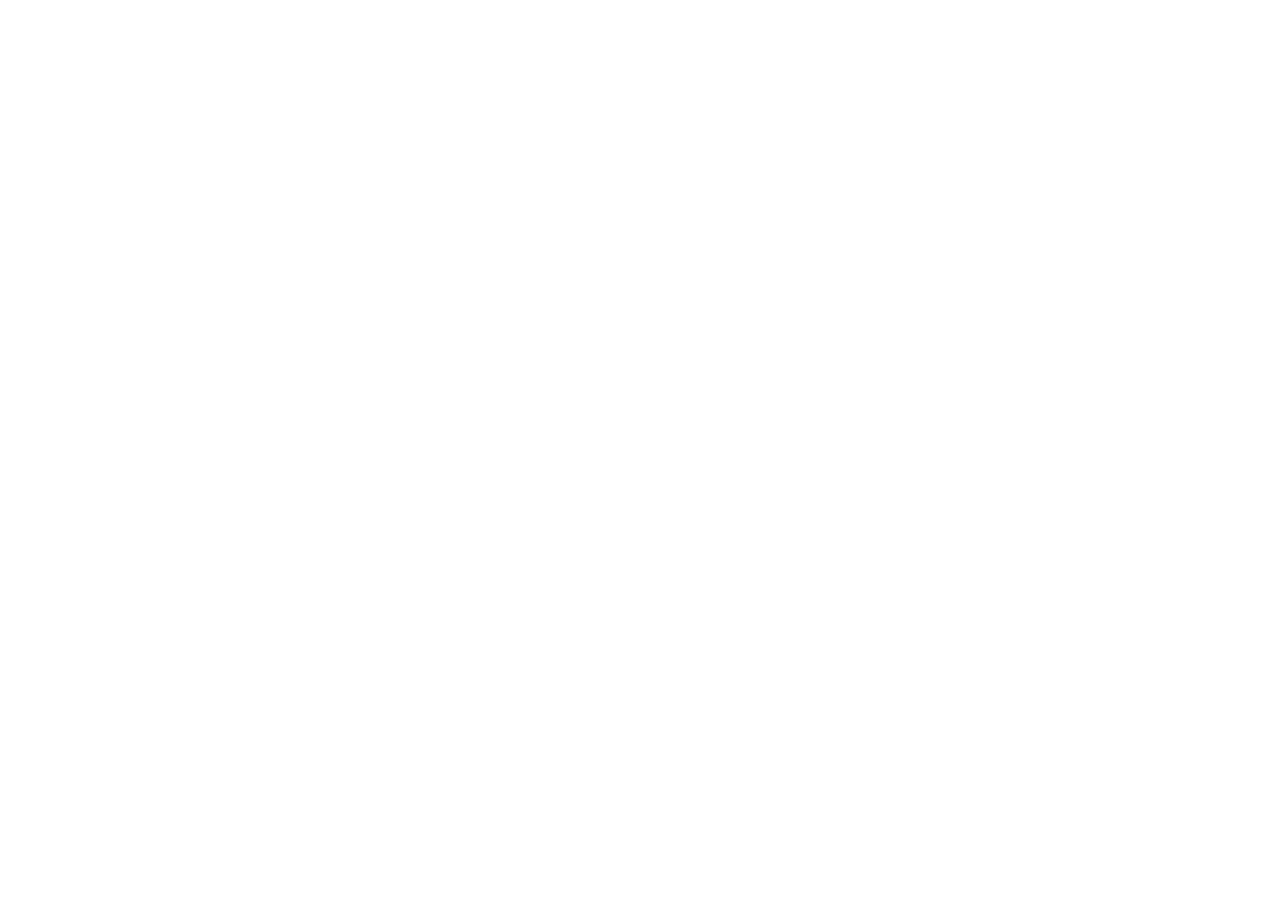
==== index.html @ 509d8731 "init project" ====
<!DOCTYPE html>
<html lang="en">

<head>
    <meta charset="UTF-8">
    <meta http-equiv="X-UA-Compatible" content="IE=edge">
    <meta name="viewport" content="width=device-width, initial-scale=1.0">
    <title>Document</title>
</head>

<body>

</body>

</html>
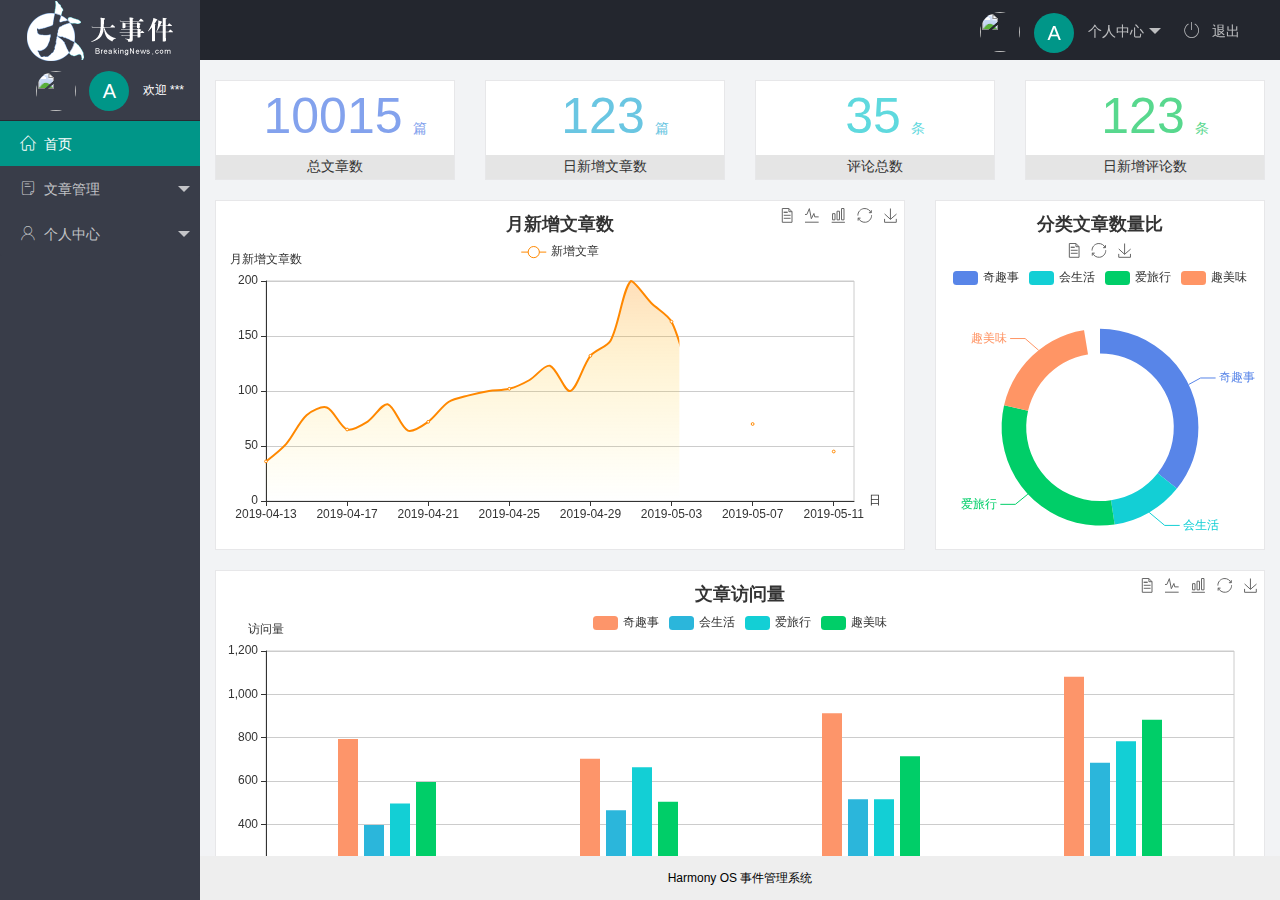
==== commit f9bbae27: "完成了主页功能开发" ====
--- a/index.html
+++ b/index.html
@@ -5,11 +5,105 @@
     <meta charset="UTF-8">
     <meta http-equiv="X-UA-Compatible" content="IE=edge">
     <meta name="viewport" content="width=device-width, initial-scale=1.0">
-    <title>Document</title>
+    <title>后台主页</title>
+    <link rel="stylesheet" href="assets/lib/layui/css/layui.css">
+    <link rel="stylesheet" href="assets/fonts/iconfont.css">
+    <link rel="stylesheet" href="assets/css/index.css">
 </head>
 
 <body>
 
+    <body>
+        <div class="layui-layout layui-layout-admin">
+            <div class="layui-header">
+                <div class="layui-logo layui-hide-xs layui-bg-black"><img src="assets/images/logo.png" alt=""></div>
+                <!-- 头部区域（可配合layui 已有的水平导航） -->
+
+                <ul class="layui-nav layui-layout-right">
+                    <li class="layui-nav-item layui-hide layui-show-md-inline-block">
+                        <a href="javascript:;">
+                            <img src="//tva1.sinaimg.cn/crop.0.0.118.118.180/5db11ff4gw1e77d3nqrv8j203b03cweg.jpg"
+                                class="layui-nav-img">
+                            <span class="text-avatar">A</span>
+                            个人中心
+                        </a>
+                        <dl class="layui-nav-child">
+                            <dd><a href="">基本资料</a></dd>
+                            <dd><a href="">更换头像</a></dd>
+                            <dd><a href="">重置密码</a></dd>
+                        </dl>
+                    </li>
+                    <li class="layui-nav-item" lay-header-event="menuRight" lay-unselect>
+                        <a href="javascript:;" id="btnLogout">
+                            <span class="iconfont icon-tuichu
+                            "></span>
+                            退出
+                            <!-- <i class="layui-icon layui-icon-more-vertical"></i> -->
+                        </a>
+                    </li>
+                </ul>
+            </div>
+
+            <div class="layui-side layui-bg-black">
+                <div class="layui-side-scroll">
+
+                    <div class="userinfo">
+                        <img src="//tva1.sinaimg.cn/crop.0.0.118.118.180/5db11ff4gw1e77d3nqrv8j203b03cweg.jpg"
+                            class="layui-nav-img">
+                        <span class="text-avatar">A</span>
+                        <span id="welcome">欢迎 ***</span>
+                    </div>
+                    <!-- 左侧导航区域（可配合layui已有的垂直导航） -->
+                    <ul class="layui-nav layui-nav-tree" lay-shrink="all">
+
+                        <li class="layui-nav-item layui-this"><a href="home/dashboard.html" target="fm"><span class="iconfont icon-home
+                            "></span>首页</a></li>
+                        <li class="layui-nav-item">
+                            <a class="" href="javascript:;"><span class="iconfont icon-16
+                                "></span>文章管理</a>
+                            <dl class="layui-nav-child">
+                                <dd><a href="javascript:;"><i class="layui-icon layui-icon-app"></i>
+                                        文章类别</a></dd>
+                                <dd><a href="javascript:;"><i class="layui-icon layui-icon-app"></i>
+                                        文章列表</a></dd>
+                                <dd><a href="javascript:;"><i class="layui-icon layui-icon-app"></i>
+                                        发布文章</a></dd>
+
+                            </dl>
+                        </li>
+                        <li class="layui-nav-item">
+                            <a href="javascript:;"><span class="iconfont icon-user"></span>个人中心</a>
+                            <dl class="layui-nav-child">
+                                <dd><a href="javascript:;"><i class="layui-icon layui-icon-app"></i>
+                                        基本资料</a></dd>
+                                <dd><a href="javascript:;"><i class="layui-icon layui-icon-app"></i>
+                                        更换头像</a></dd>
+                                <dd><a href="javascript:;"><i class="layui-icon layui-icon-app"></i>
+                                        重置密码</a></dd>
+                            </dl>
+                        </li>
+
+
+                    </ul>
+                </div>
+            </div>
+
+            <div class="layui-body">
+                <!-- 内容主体区域 -->
+                <iframe name="fm" src="home/dashboard.html" frameborder="0"></iframe>
+            </div>
+
+            <div class="layui-footer">
+                <!-- 底部固定区域 -->
+                Harmony OS 事件管理系统
+            </div>
+        </div>
+        <!-- 导入latui js文件 -->
+        <script src="assets/lib/layui/layui.all.js"></script>
+        <script src="assets/lib/jquery.js"></script>
+        <script src="assets/js/baseAPI.js"></script>
+        <script src="assets/js/index.js"></script>
+    </body>
 </body>
 
 </html>--- a/assets/lib/layui/css/layui.css
+++ b/assets/lib/layui/css/layui.css
@@ -0,0 +1,2 @@
+/** layui-v2.5.5 MIT License By https://www.layui.com */
+ .layui-inline,img{display:inline-block;vertical-align:middle}h1,h2,h3,h4,h5,h6{font-weight:400}.layui-edge,.layui-header,.layui-inline,.layui-main{position:relative}.layui-body,.layui-edge,.layui-elip{overflow:hidden}.layui-btn,.layui-edge,.layui-inline,img{vertical-align:middle}.layui-btn,.layui-disabled,.layui-icon,.layui-unselect{-moz-user-select:none;-webkit-user-select:none;-ms-user-select:none}.layui-elip,.layui-form-checkbox span,.layui-form-pane .layui-form-label{text-overflow:ellipsis;white-space:nowrap}.layui-breadcrumb,.layui-tree-btnGroup{visibility:hidden}blockquote,body,button,dd,div,dl,dt,form,h1,h2,h3,h4,h5,h6,input,li,ol,p,pre,td,textarea,th,ul{margin:0;padding:0;-webkit-tap-highlight-color:rgba(0,0,0,0)}a:active,a:hover{outline:0}img{border:none}li{list-style:none}table{border-collapse:collapse;border-spacing:0}h4,h5,h6{font-size:100%}button,input,optgroup,option,select,textarea{font-family:inherit;font-size:inherit;font-style:inherit;font-weight:inherit;outline:0}pre{white-space:pre-wrap;white-space:-moz-pre-wrap;white-space:-pre-wrap;white-space:-o-pre-wrap;word-wrap:break-word}body{line-height:24px;font:14px Helvetica Neue,Helvetica,PingFang SC,Tahoma,Arial,sans-serif}hr{height:1px;margin:10px 0;border:0;clear:both}a{color:#333;text-decoration:none}a:hover{color:#777}a cite{font-style:normal;*cursor:pointer}.layui-border-box,.layui-border-box *{box-sizing:border-box}.layui-box,.layui-box *{box-sizing:content-box}.layui-clear{clear:both;*zoom:1}.layui-clear:after{content:'\20';clear:both;*zoom:1;display:block;height:0}.layui-inline{*display:inline;*zoom:1}.layui-edge{display:inline-block;width:0;height:0;border-width:6px;border-style:dashed;border-color:transparent}.layui-edge-top{top:-4px;border-bottom-color:#999;border-bottom-style:solid}.layui-edge-right{border-left-color:#999;border-left-style:solid}.layui-edge-bottom{top:2px;border-top-color:#999;border-top-style:solid}.layui-edge-left{border-right-color:#999;border-right-style:solid}.layui-disabled,.layui-disabled:hover{color:#d2d2d2!important;cursor:not-allowed!important}.layui-circle{border-radius:100%}.layui-show{display:block!important}.layui-hide{display:none!important}@font-face{font-family:layui-icon;src:url(../font/iconfont.eot?v=250);src:url(../font/iconfont.eot?v=250#iefix) format('embedded-opentype'),url(../font/iconfont.woff2?v=250) format('woff2'),url(../font/iconfont.woff?v=250) format('woff'),url(../font/iconfont.ttf?v=250) format('truetype'),url(../font/iconfont.svg?v=250#layui-icon) format('svg')}.layui-icon{font-family:layui-icon!important;font-size:16px;font-style:normal;-webkit-font-smoothing:antialiased;-moz-osx-font-smoothing:grayscale}.layui-icon-reply-fill:before{content:"\e611"}.layui-icon-set-fill:before{content:"\e614"}.layui-icon-menu-fill:before{content:"\e60f"}.layui-icon-search:before{content:"\e615"}.layui-icon-share:before{content:"\e641"}.layui-icon-set-sm:before{content:"\e620"}.layui-icon-engine:before{content:"\e628"}.layui-icon-close:before{content:"\1006"}.layui-icon-close-fill:before{content:"\1007"}.layui-icon-chart-screen:before{content:"\e629"}.layui-icon-star:before{content:"\e600"}.layui-icon-circle-dot:before{content:"\e617"}.layui-icon-chat:before{content:"\e606"}.layui-icon-release:before{content:"\e609"}.layui-icon-list:before{content:"\e60a"}.layui-icon-chart:before{content:"\e62c"}.layui-icon-ok-circle:before{content:"\1005"}.layui-icon-layim-theme:before{content:"\e61b"}.layui-icon-table:before{content:"\e62d"}.layui-icon-right:before{content:"\e602"}.layui-icon-left:before{content:"\e603"}.layui-icon-cart-simple:before{content:"\e698"}.layui-icon-face-cry:before{content:"\e69c"}.layui-icon-face-smile:before{content:"\e6af"}.layui-icon-survey:before{content:"\e6b2"}.layui-icon-tree:before{content:"\e62e"}.layui-icon-upload-circle:before{content:"\e62f"}.layui-icon-add-circle:before{content:"\e61f"}.layui-icon-download-circle:before{content:"\e601"}.layui-icon-templeate-1:before{content:"\e630"}.layui-icon-util:before{content:"\e631"}.layui-icon-face-surprised:before{content:"\e664"}.layui-icon-edit:before{content:"\e642"}.layui-icon-speaker:before{content:"\e645"}.layui-icon-down:before{content:"\e61a"}.layui-icon-file:before{content:"\e621"}.layui-icon-layouts:before{content:"\e632"}.layui-icon-rate-half:before{content:"\e6c9"}.layui-icon-add-circle-fine:before{content:"\e608"}.layui-icon-prev-circle:before{content:"\e633"}.layui-icon-read:before{content:"\e705"}.layui-icon-404:before{content:"\e61c"}.layui-icon-carousel:before{content:"\e634"}.layui-icon-help:before{content:"\e607"}.layui-icon-code-circle:before{content:"\e635"}.layui-icon-water:before{content:"\e636"}.layui-icon-username:before{content:"\e66f"}.layui-icon-find-fill:before{content:"\e670"}.layui-icon-about:before{content:"\e60b"}.layui-icon-location:before{content:"\e715"}.layui-icon-up:before{content:"\e619"}.layui-icon-pause:before{content:"\e651"}.layui-icon-date:before{content:"\e637"}.layui-icon-layim-uploadfile:before{content:"\e61d"}.layui-icon-delete:before{content:"\e640"}.layui-icon-play:before{content:"\e652"}.layui-icon-top:before{content:"\e604"}.layui-icon-friends:before{content:"\e612"}.layui-icon-refresh-3:before{content:"\e9aa"}.layui-icon-ok:before{content:"\e605"}.layui-icon-layer:before{content:"\e638"}.layui-icon-face-smile-fine:before{content:"\e60c"}.layui-icon-dollar:before{content:"\e659"}.layui-icon-group:before{content:"\e613"}.layui-icon-layim-download:before{content:"\e61e"}.layui-icon-picture-fine:before{content:"\e60d"}.layui-icon-link:before{content:"\e64c"}.layui-icon-diamond:before{content:"\e735"}.layui-icon-log:before{content:"\e60e"}.layui-icon-rate-solid:before{content:"\e67a"}.layui-icon-fonts-del:before{content:"\e64f"}.layui-icon-unlink:before{content:"\e64d"}.layui-icon-fonts-clear:before{content:"\e639"}.layui-icon-triangle-r:before{content:"\e623"}.layui-icon-circle:before{content:"\e63f"}.layui-icon-radio:before{content:"\e643"}.layui-icon-align-center:before{content:"\e647"}.layui-icon-align-right:before{content:"\e648"}.layui-icon-align-left:before{content:"\e649"}.layui-icon-loading-1:before{content:"\e63e"}.layui-icon-return:before{content:"\e65c"}.layui-icon-fonts-strong:before{content:"\e62b"}.layui-icon-upload:before{content:"\e67c"}.layui-icon-dialogue:before{content:"\e63a"}.layui-icon-video:before{content:"\e6ed"}.layui-icon-headset:before{content:"\e6fc"}.layui-icon-cellphone-fine:before{content:"\e63b"}.layui-icon-add-1:before{content:"\e654"}.layui-icon-face-smile-b:before{content:"\e650"}.layui-icon-fonts-html:before{content:"\e64b"}.layui-icon-form:before{content:"\e63c"}.layui-icon-cart:before{content:"\e657"}.layui-icon-camera-fill:before{content:"\e65d"}.layui-icon-tabs:before{content:"\e62a"}.layui-icon-fonts-code:before{content:"\e64e"}.layui-icon-fire:before{content:"\e756"}.layui-icon-set:before{content:"\e716"}.layui-icon-fonts-u:before{content:"\e646"}.layui-icon-triangle-d:before{content:"\e625"}.layui-icon-tips:before{content:"\e702"}.layui-icon-picture:before{content:"\e64a"}.layui-icon-more-vertical:before{content:"\e671"}.layui-icon-flag:before{content:"\e66c"}.layui-icon-loading:before{content:"\e63d"}.layui-icon-fonts-i:before{content:"\e644"}.layui-icon-refresh-1:before{content:"\e666"}.layui-icon-rmb:before{content:"\e65e"}.layui-icon-home:before{content:"\e68e"}.layui-icon-user:before{content:"\e770"}.layui-icon-notice:before{content:"\e667"}.layui-icon-login-weibo:before{content:"\e675"}.layui-icon-voice:before{content:"\e688"}.layui-icon-upload-drag:before{content:"\e681"}.layui-icon-login-qq:before{content:"\e676"}.layui-icon-snowflake:before{content:"\e6b1"}.layui-icon-file-b:before{content:"\e655"}.layui-icon-template:before{content:"\e663"}.layui-icon-auz:before{content:"\e672"}.layui-icon-console:before{content:"\e665"}.layui-icon-app:before{content:"\e653"}.layui-icon-prev:before{content:"\e65a"}.layui-icon-website:before{content:"\e7ae"}.layui-icon-next:before{content:"\e65b"}.layui-icon-component:before{content:"\e857"}.layui-icon-more:before{content:"\e65f"}.layui-icon-login-wechat:before{content:"\e677"}.layui-icon-shrink-right:before{content:"\e668"}.layui-icon-spread-left:before{content:"\e66b"}.layui-icon-camera:before{content:"\e660"}.layui-icon-note:before{content:"\e66e"}.layui-icon-refresh:before{content:"\e669"}.layui-icon-female:before{content:"\e661"}.layui-icon-male:before{content:"\e662"}.layui-icon-password:before{content:"\e673"}.layui-icon-senior:before{content:"\e674"}.layui-icon-theme:before{content:"\e66a"}.layui-icon-tread:before{content:"\e6c5"}.layui-icon-praise:before{content:"\e6c6"}.layui-icon-star-fill:before{content:"\e658"}.layui-icon-rate:before{content:"\e67b"}.layui-icon-template-1:before{content:"\e656"}.layui-icon-vercode:before{content:"\e679"}.layui-icon-cellphone:before{content:"\e678"}.layui-icon-screen-full:before{content:"\e622"}.layui-icon-screen-restore:before{content:"\e758"}.layui-icon-cols:before{content:"\e610"}.layui-icon-export:before{content:"\e67d"}.layui-icon-print:before{content:"\e66d"}.layui-icon-slider:before{content:"\e714"}.layui-icon-addition:before{content:"\e624"}.layui-icon-subtraction:before{content:"\e67e"}.layui-icon-service:before{content:"\e626"}.layui-icon-transfer:before{content:"\e691"}.layui-main{width:1140px;margin:0 auto}.layui-header{z-index:1000;height:60px}.layui-header a:hover{transition:all .5s;-webkit-transition:all .5s}.layui-side{position:fixed;left:0;top:0;bottom:0;z-index:999;width:200px;overflow-x:hidden}.layui-side-scroll{position:relative;width:220px;height:100%;overflow-x:hidden}.layui-body{position:absolute;left:200px;right:0;top:0;bottom:0;z-index:998;width:auto;overflow-y:auto;box-sizing:border-box}.layui-layout-body{overflow:hidden}.layui-layout-admin .layui-header{background-color:#23262E}.layui-layout-admin .layui-side{top:60px;width:200px;overflow-x:hidden}.layui-layout-admin .layui-body{position:fixed;top:60px;bottom:44px}.layui-layout-admin .layui-main{width:auto;margin:0 15px}.layui-layout-admin .layui-footer{position:fixed;left:200px;right:0;bottom:0;height:44px;line-height:44px;padding:0 15px;background-color:#eee}.layui-layout-admin .layui-logo{position:absolute;left:0;top:0;width:200px;height:100%;line-height:60px;text-align:center;color:#009688;font-size:16px}.layui-layout-admin .layui-header .layui-nav{background:0 0}.layui-layout-left{position:absolute!important;left:200px;top:0}.layui-layout-right{position:absolute!important;right:0;top:0}.layui-container{position:relative;margin:0 auto;padding:0 15px;box-sizing:border-box}.layui-fluid{position:relative;margin:0 auto;padding:0 15px}.layui-row:after,.layui-row:before{content:'';display:block;clear:both}.layui-col-lg1,.layui-col-lg10,.layui-col-lg11,.layui-col-lg12,.layui-col-lg2,.layui-col-lg3,.layui-col-lg4,.layui-col-lg5,.layui-col-lg6,.layui-col-lg7,.layui-col-lg8,.layui-col-lg9,.layui-col-md1,.layui-col-md10,.layui-col-md11,.layui-col-md12,.layui-col-md2,.layui-col-md3,.layui-col-md4,.layui-col-md5,.layui-col-md6,.layui-col-md7,.layui-col-md8,.layui-col-md9,.layui-col-sm1,.layui-col-sm10,.layui-col-sm11,.layui-col-sm12,.layui-col-sm2,.layui-col-sm3,.layui-col-sm4,.layui-col-sm5,.layui-col-sm6,.layui-col-sm7,.layui-col-sm8,.layui-col-sm9,.layui-col-xs1,.layui-col-xs10,.layui-col-xs11,.layui-col-xs12,.layui-col-xs2,.layui-col-xs3,.layui-col-xs4,.layui-col-xs5,.layui-col-xs6,.layui-col-xs7,.layui-col-xs8,.layui-col-xs9{position:relative;display:block;box-sizing:border-box}.layui-col-xs1,.layui-col-xs10,.layui-col-xs11,.layui-col-xs12,.layui-col-xs2,.layui-col-xs3,.layui-col-xs4,.layui-col-xs5,.layui-col-xs6,.layui-col-xs7,.layui-col-xs8,.layui-col-xs9{float:left}.layui-col-xs1{width:8.33333333%}.layui-col-xs2{width:16.66666667%}.layui-col-xs3{width:25%}.layui-col-xs4{width:33.33333333%}.layui-col-xs5{width:41.66666667%}.layui-col-xs6{width:50%}.layui-col-xs7{width:58.33333333%}.layui-col-xs8{width:66.66666667%}.layui-col-xs9{width:75%}.layui-col-xs10{width:83.33333333%}.layui-col-xs11{width:91.66666667%}.layui-col-xs12{width:100%}.layui-col-xs-offset1{margin-left:8.33333333%}.layui-col-xs-offset2{margin-left:16.66666667%}.layui-col-xs-offset3{margin-left:25%}.layui-col-xs-offset4{margin-left:33.33333333%}.layui-col-xs-offset5{margin-left:41.66666667%}.layui-col-xs-offset6{margin-left:50%}.layui-col-xs-offset7{margin-left:58.33333333%}.layui-col-xs-offset8{margin-left:66.66666667%}.layui-col-xs-offset9{margin-left:75%}.layui-col-xs-offset10{margin-left:83.33333333%}.layui-col-xs-offset11{margin-left:91.66666667%}.layui-col-xs-offset12{margin-left:100%}@media screen and (max-width:768px){.layui-hide-xs{display:none!important}.layui-show-xs-block{display:block!important}.layui-show-xs-inline{display:inline!important}.layui-show-xs-inline-block{display:inline-block!important}}@media screen and (min-width:768px){.layui-container{width:750px}.layui-hide-sm{display:none!important}.layui-show-sm-block{display:block!important}.layui-show-sm-inline{display:inline!important}.layui-show-sm-inline-block{display:inline-block!important}.layui-col-sm1,.layui-col-sm10,.layui-col-sm11,.layui-col-sm12,.layui-col-sm2,.layui-col-sm3,.layui-col-sm4,.layui-col-sm5,.layui-col-sm6,.layui-col-sm7,.layui-col-sm8,.layui-col-sm9{float:left}.layui-col-sm1{width:8.33333333%}.layui-col-sm2{width:16.66666667%}.layui-col-sm3{width:25%}.layui-col-sm4{width:33.33333333%}.layui-col-sm5{width:41.66666667%}.layui-col-sm6{width:50%}.layui-col-sm7{width:58.33333333%}.layui-col-sm8{width:66.66666667%}.layui-col-sm9{width:75%}.layui-col-sm10{width:83.33333333%}.layui-col-sm11{width:91.66666667%}.layui-col-sm12{width:100%}.layui-col-sm-offset1{margin-left:8.33333333%}.layui-col-sm-offset2{margin-left:16.66666667%}.layui-col-sm-offset3{margin-left:25%}.layui-col-sm-offset4{margin-left:33.33333333%}.layui-col-sm-offset5{margin-left:41.66666667%}.layui-col-sm-offset6{margin-left:50%}.layui-col-sm-offset7{margin-left:58.33333333%}.layui-col-sm-offset8{margin-left:66.66666667%}.layui-col-sm-offset9{margin-left:75%}.layui-col-sm-offset10{margin-left:83.33333333%}.layui-col-sm-offset11{margin-left:91.66666667%}.layui-col-sm-offset12{margin-left:100%}}@media screen and (min-width:992px){.layui-container{width:970px}.layui-hide-md{display:none!important}.layui-show-md-block{display:block!important}.layui-show-md-inline{display:inline!important}.layui-show-md-inline-block{display:inline-block!important}.layui-col-md1,.layui-col-md10,.layui-col-md11,.layui-col-md12,.layui-col-md2,.layui-col-md3,.layui-col-md4,.layui-col-md5,.layui-col-md6,.layui-col-md7,.layui-col-md8,.layui-col-md9{float:left}.layui-col-md1{width:8.33333333%}.layui-col-md2{width:16.66666667%}.layui-col-md3{width:25%}.layui-col-md4{width:33.33333333%}.layui-col-md5{width:41.66666667%}.layui-col-md6{width:50%}.layui-col-md7{width:58.33333333%}.layui-col-md8{width:66.66666667%}.layui-col-md9{width:75%}.layui-col-md10{width:83.33333333%}.layui-col-md11{width:91.66666667%}.layui-col-md12{width:100%}.layui-col-md-offset1{margin-left:8.33333333%}.layui-col-md-offset2{margin-left:16.66666667%}.layui-col-md-offset3{margin-left:25%}.layui-col-md-offset4{margin-left:33.33333333%}.layui-col-md-offset5{margin-left:41.66666667%}.layui-col-md-offset6{margin-left:50%}.layui-col-md-offset7{margin-left:58.33333333%}.layui-col-md-offset8{margin-left:66.66666667%}.layui-col-md-offset9{margin-left:75%}.layui-col-md-offset10{margin-left:83.33333333%}.layui-col-md-offset11{margin-left:91.66666667%}.layui-col-md-offset12{margin-left:100%}}@media screen and (min-width:1200px){.layui-container{width:1170px}.layui-hide-lg{display:none!important}.layui-show-lg-block{display:block!important}.layui-show-lg-inline{display:inline!important}.layui-show-lg-inline-block{display:inline-block!important}.layui-col-lg1,.layui-col-lg10,.layui-col-lg11,.layui-col-lg12,.layui-col-lg2,.layui-col-lg3,.layui-col-lg4,.layui-col-lg5,.layui-col-lg6,.layui-col-lg7,.layui-col-lg8,.layui-col-lg9{float:left}.layui-col-lg1{width:8.33333333%}.layui-col-lg2{width:16.66666667%}.layui-col-lg3{width:25%}.layui-col-lg4{width:33.33333333%}.layui-col-lg5{width:41.66666667%}.layui-col-lg6{width:50%}.layui-col-lg7{width:58.33333333%}.layui-col-lg8{width:66.66666667%}.layui-col-lg9{width:75%}.layui-col-lg10{width:83.33333333%}.layui-col-lg11{width:91.66666667%}.layui-col-lg12{width:100%}.layui-col-lg-offset1{margin-left:8.33333333%}.layui-col-lg-offset2{margin-left:16.66666667%}.layui-col-lg-offset3{margin-left:25%}.layui-col-lg-offset4{margin-left:33.33333333%}.layui-col-lg-offset5{margin-left:41.66666667%}.layui-col-lg-offset6{margin-left:50%}.layui-col-lg-offset7{margin-left:58.33333333%}.layui-col-lg-offset8{margin-left:66.66666667%}.layui-col-lg-offset9{margin-left:75%}.layui-col-lg-offset10{margin-left:83.33333333%}.layui-col-lg-offset11{margin-left:91.66666667%}.layui-col-lg-offset12{margin-left:100%}}.layui-col-space1{margin:-.5px}.layui-col-space1>*{padding:.5px}.layui-col-space3{margin:-1.5px}.layui-col-space3>*{padding:1.5px}.layui-col-space5{margin:-2.5px}.layui-col-space5>*{padding:2.5px}.layui-col-space8{margin:-3.5px}.layui-col-space8>*{padding:3.5px}.layui-col-space10{margin:-5px}.layui-col-space10>*{padding:5px}.layui-col-space12{margin:-6px}.layui-col-space12>*{padding:6px}.layui-col-space15{margin:-7.5px}.layui-col-space15>*{padding:7.5px}.layui-col-space18{margin:-9px}.layui-col-space18>*{padding:9px}.layui-col-space20{margin:-10px}.layui-col-space20>*{padding:10px}.layui-col-space22{margin:-11px}.layui-col-space22>*{padding:11px}.layui-col-space25{margin:-12.5px}.layui-col-space25>*{padding:12.5px}.layui-col-space30{margin:-15px}.layui-col-space30>*{padding:15px}.layui-btn,.layui-input,.layui-select,.layui-textarea,.layui-upload-button{outline:0;-webkit-appearance:none;transition:all .3s;-webkit-transition:all .3s;box-sizing:border-box}.layui-elem-quote{margin-bottom:10px;padding:15px;line-height:22px;border-left:5px solid #009688;border-radius:0 2px 2px 0;background-color:#f2f2f2}.layui-quote-nm{border-style:solid;border-width:1px 1px 1px 5px;background:0 0}.layui-elem-field{margin-bottom:10px;padding:0;border-width:1px;border-style:solid}.layui-elem-field legend{margin-left:20px;padding:0 10px;font-size:20px;font-weight:300}.layui-field-title{margin:10px 0 20px;border-width:1px 0 0}.layui-field-box{padding:10px 15px}.layui-field-title .layui-field-box{padding:10px 0}.layui-progress{position:relative;height:6px;border-radius:20px;background-color:#e2e2e2}.layui-progress-bar{position:absolute;left:0;top:0;width:0;max-width:100%;height:6px;border-radius:20px;text-align:right;background-color:#5FB878;transition:all .3s;-webkit-transition:all .3s}.layui-progress-big,.layui-progress-big .layui-progress-bar{height:18px;line-height:18px}.layui-progress-text{position:relative;top:-20px;line-height:18px;font-size:12px;color:#666}.layui-progress-big .layui-progress-text{position:static;padding:0 10px;color:#fff}.layui-collapse{border-width:1px;border-style:solid;border-radius:2px}.layui-colla-content,.layui-colla-item{border-top-width:1px;border-top-style:solid}.layui-colla-item:first-child{border-top:none}.layui-colla-title{position:relative;height:42px;line-height:42px;padding:0 15px 0 35px;color:#333;background-color:#f2f2f2;cursor:pointer;font-size:14px;overflow:hidden}.layui-colla-content{display:none;padding:10px 15px;line-height:22px;color:#666}.layui-colla-icon{position:absolute;left:15px;top:0;font-size:14px}.layui-card{margin-bottom:15px;border-radius:2px;background-color:#fff;box-shadow:0 1px 2px 0 rgba(0,0,0,.05)}.layui-card:last-child{margin-bottom:0}.layui-card-header{position:relative;height:42px;line-height:42px;padding:0 15px;border-bottom:1px solid #f6f6f6;color:#333;border-radius:2px 2px 0 0;font-size:14px}.layui-bg-black,.layui-bg-blue,.layui-bg-cyan,.layui-bg-green,.layui-bg-orange,.layui-bg-red{color:#fff!important}.layui-card-body{position:relative;padding:10px 15px;line-height:24px}.layui-card-body[pad15]{padding:15px}.layui-card-body[pad20]{padding:20px}.layui-card-body .layui-table{margin:5px 0}.layui-card .layui-tab{margin:0}.layui-panel-window{position:relative;padding:15px;border-radius:0;border-top:5px solid #E6E6E6;background-color:#fff}.layui-auxiliar-moving{position:fixed;left:0;right:0;top:0;bottom:0;width:100%;height:100%;background:0 0;z-index:9999999999}.layui-form-label,.layui-form-mid,.layui-form-select,.layui-input-block,.layui-input-inline,.layui-textarea{position:relative}.layui-bg-red{background-color:#FF5722!important}.layui-bg-orange{background-color:#FFB800!important}.layui-bg-green{background-color:#009688!important}.layui-bg-cyan{background-color:#2F4056!important}.layui-bg-blue{background-color:#1E9FFF!important}.layui-bg-black{background-color:#393D49!important}.layui-bg-gray{background-color:#eee!important;color:#666!important}.layui-badge-rim,.layui-colla-content,.layui-colla-item,.layui-collapse,.layui-elem-field,.layui-form-pane .layui-form-item[pane],.layui-form-pane .layui-form-label,.layui-input,.layui-layedit,.layui-layedit-tool,.layui-quote-nm,.layui-select,.layui-tab-bar,.layui-tab-card,.layui-tab-title,.layui-tab-title .layui-this:after,.layui-textarea{border-color:#e6e6e6}.layui-timeline-item:before,hr{background-color:#e6e6e6}.layui-text{line-height:22px;font-size:14px;color:#666}.layui-text h1,.layui-text h2,.layui-text h3{font-weight:500;color:#333}.layui-text h1{font-size:30px}.layui-text h2{font-size:24px}.layui-text h3{font-size:18px}.layui-text a:not(.layui-btn){color:#01AAED}.layui-text a:not(.layui-btn):hover{text-decoration:underline}.layui-text ul{padding:5px 0 5px 15px}.layui-text ul li{margin-top:5px;list-style-type:disc}.layui-text em,.layui-word-aux{color:#999!important;padding:0 5px!important}.layui-btn{display:inline-block;height:38px;line-height:38px;padding:0 18px;background-color:#009688;color:#fff;white-space:nowrap;text-align:center;font-size:14px;border:none;border-radius:2px;cursor:pointer}.layui-btn:hover{opacity:.8;filter:alpha(opacity=80);color:#fff}.layui-btn:active{opacity:1;filter:alpha(opacity=100)}.layui-btn+.layui-btn{margin-left:10px}.layui-btn-container{font-size:0}.layui-btn-container .layui-btn{margin-right:10px;margin-bottom:10px}.layui-btn-container .layui-btn+.layui-btn{margin-left:0}.layui-table .layui-btn-container .layui-btn{margin-bottom:9px}.layui-btn-radius{border-radius:100px}.layui-btn .layui-icon{margin-right:3px;font-size:18px;vertical-align:bottom;vertical-align:middle\9}.layui-btn-primary{border:1px solid #C9C9C9;background-color:#fff;color:#555}.layui-btn-primary:hover{border-color:#009688;color:#333}.layui-btn-normal{background-color:#1E9FFF}.layui-btn-warm{background-color:#FFB800}.layui-btn-danger{background-color:#FF5722}.layui-btn-checked{background-color:#5FB878}.layui-btn-disabled,.layui-btn-disabled:active,.layui-btn-disabled:hover{border:1px solid #e6e6e6;background-color:#FBFBFB;color:#C9C9C9;cursor:not-allowed;opacity:1}.layui-btn-lg{height:44px;line-height:44px;padding:0 25px;font-size:16px}.layui-btn-sm{height:30px;line-height:30px;padding:0 10px;font-size:12px}.layui-btn-sm i{font-size:16px!important}.layui-btn-xs{height:22px;line-height:22px;padding:0 5px;font-size:12px}.layui-btn-xs i{font-size:14px!important}.layui-btn-group{display:inline-block;vertical-align:middle;font-size:0}.layui-btn-group .layui-btn{margin-left:0!important;margin-right:0!important;border-left:1px solid rgba(255,255,255,.5);border-radius:0}.layui-btn-group .layui-btn-primary{border-left:none}.layui-btn-group .layui-btn-primary:hover{border-color:#C9C9C9;color:#009688}.layui-btn-group .layui-btn:first-child{border-left:none;border-radius:2px 0 0 2px}.layui-btn-group .layui-btn-primary:first-child{border-left:1px solid #c9c9c9}.layui-btn-group .layui-btn:last-child{border-radius:0 2px 2px 0}.layui-btn-group .layui-btn+.layui-btn{margin-left:0}.layui-btn-group+.layui-btn-group{margin-left:10px}.layui-btn-fluid{width:100%}.layui-input,.layui-select,.layui-textarea{height:38px;line-height:1.3;line-height:38px\9;border-width:1px;border-style:solid;background-color:#fff;border-radius:2px}.layui-input::-webkit-input-placeholder,.layui-select::-webkit-input-placeholder,.layui-textarea::-webkit-input-placeholder{line-height:1.3}.layui-input,.layui-textarea{display:block;width:100%;padding-left:10px}.layui-input:hover,.layui-textarea:hover{border-color:#D2D2D2!important}.layui-input:focus,.layui-textarea:focus{border-color:#C9C9C9!important}.layui-textarea{min-height:100px;height:auto;line-height:20px;padding:6px 10px;resize:vertical}.layui-select{padding:0 10px}.layui-form input[type=checkbox],.layui-form input[type=radio],.layui-form select{display:none}.layui-form [lay-ignore]{display:initial}.layui-form-item{margin-bottom:15px;clear:both;*zoom:1}.layui-form-item:after{content:'\20';clear:both;*zoom:1;display:block;height:0}.layui-form-label{float:left;display:block;padding:9px 15px;width:80px;font-weight:400;line-height:20px;text-align:right}.layui-form-label-col{display:block;float:none;padding:9px 0;line-height:20px;text-align:left}.layui-form-item .layui-inline{margin-bottom:5px;margin-right:10px}.layui-input-block{margin-left:110px;min-height:36px}.layui-input-inline{display:inline-block;vertical-align:middle}.layui-form-item .layui-input-inline{float:left;width:190px;margin-right:10px}.layui-form-text .layui-input-inline{width:auto}.layui-form-mid{float:left;display:block;padding:9px 0!important;line-height:20px;margin-right:10px}.layui-form-danger+.layui-form-select .layui-input,.layui-form-danger:focus{border-color:#FF5722!important}.layui-form-select .layui-input{padding-right:30px;cursor:pointer}.layui-form-select .layui-edge{position:absolute;right:10px;top:50%;margin-top:-3px;cursor:pointer;border-width:6px;border-top-color:#c2c2c2;border-top-style:solid;transition:all .3s;-webkit-transition:all .3s}.layui-form-select dl{display:none;position:absolute;left:0;top:42px;padding:5px 0;z-index:899;min-width:100%;border:1px solid #d2d2d2;max-height:300px;overflow-y:auto;background-color:#fff;border-radius:2px;box-shadow:0 2px 4px rgba(0,0,0,.12);box-sizing:border-box}.layui-form-select dl dd,.layui-form-select dl dt{padding:0 10px;line-height:36px;white-space:nowrap;overflow:hidden;text-overflow:ellipsis}.layui-form-select dl dt{font-size:12px;color:#999}.layui-form-select dl dd{cursor:pointer}.layui-form-select dl dd:hover{background-color:#f2f2f2;-webkit-transition:.5s all;transition:.5s all}.layui-form-select .layui-select-group dd{padding-left:20px}.layui-form-select dl dd.layui-select-tips{padding-left:10px!important;color:#999}.layui-form-select dl dd.layui-this{background-color:#5FB878;color:#fff}.layui-form-checkbox,.layui-form-select dl dd.layui-disabled{background-color:#fff}.layui-form-selected dl{display:block}.layui-form-checkbox,.layui-form-checkbox *,.layui-form-switch{display:inline-block;vertical-align:middle}.layui-form-selected .layui-edge{margin-top:-9px;-webkit-transform:rotate(180deg);transform:rotate(180deg);margin-top:-3px\9}:root .layui-form-selected .layui-edge{margin-top:-9px\0/IE9}.layui-form-selectup dl{top:auto;bottom:42px}.layui-select-none{margin:5px 0;text-align:center;color:#999}.layui-select-disabled .layui-disabled{border-color:#eee!important}.layui-select-disabled .layui-edge{border-top-color:#d2d2d2}.layui-form-checkbox{position:relative;height:30px;line-height:30px;margin-right:10px;padding-right:30px;cursor:pointer;font-size:0;-webkit-transition:.1s linear;transition:.1s linear;box-sizing:border-box}.layui-form-checkbox span{padding:0 10px;height:100%;font-size:14px;border-radius:2px 0 0 2px;background-color:#d2d2d2;color:#fff;overflow:hidden}.layui-form-checkbox:hover span{background-color:#c2c2c2}.layui-form-checkbox i{position:absolute;right:0;top:0;width:30px;height:28px;border:1px solid #d2d2d2;border-left:none;border-radius:0 2px 2px 0;color:#fff;font-size:20px;text-align:center}.layui-form-checkbox:hover i{border-color:#c2c2c2;color:#c2c2c2}.layui-form-checked,.layui-form-checked:hover{border-color:#5FB878}.layui-form-checked span,.layui-form-checked:hover span{background-color:#5FB878}.layui-form-checked i,.layui-form-checked:hover i{color:#5FB878}.layui-form-item .layui-form-checkbox{margin-top:4px}.layui-form-checkbox[lay-skin=primary]{height:auto!important;line-height:normal!important;min-width:18px;min-height:18px;border:none!important;margin-right:0;padding-left:28px;padding-right:0;background:0 0}.layui-form-checkbox[lay-skin=primary] span{padding-left:0;padding-right:15px;line-height:18px;background:0 0;color:#666}.layui-form-checkbox[lay-skin=primary] i{right:auto;left:0;width:16px;height:16px;line-height:16px;border:1px solid #d2d2d2;font-size:12px;border-radius:2px;background-color:#fff;-webkit-transition:.1s linear;transition:.1s linear}.layui-form-checkbox[lay-skin=primary]:hover i{border-color:#5FB878;color:#fff}.layui-form-checked[lay-skin=primary] i{border-color:#5FB878!important;background-color:#5FB878;color:#fff}.layui-checkbox-disbaled[lay-skin=primary] span{background:0 0!important;color:#c2c2c2}.layui-checkbox-disbaled[lay-skin=primary]:hover i{border-color:#d2d2d2}.layui-form-item .layui-form-checkbox[lay-skin=primary]{margin-top:10px}.layui-form-switch{position:relative;height:22px;line-height:22px;min-width:35px;padding:0 5px;margin-top:8px;border:1px solid #d2d2d2;border-radius:20px;cursor:pointer;background-color:#fff;-webkit-transition:.1s linear;transition:.1s linear}.layui-form-switch i{position:absolute;left:5px;top:3px;width:16px;height:16px;border-radius:20px;background-color:#d2d2d2;-webkit-transition:.1s linear;transition:.1s linear}.layui-form-switch em{position:relative;top:0;width:25px;margin-left:21px;padding:0!important;text-align:center!important;color:#999!important;font-style:normal!important;font-size:12px}.layui-form-onswitch{border-color:#5FB878;background-color:#5FB878}.layui-checkbox-disbaled,.layui-checkbox-disbaled i{border-color:#e2e2e2!important}.layui-form-onswitch i{left:100%;margin-left:-21px;background-color:#fff}.layui-form-onswitch em{margin-left:5px;margin-right:21px;color:#fff!important}.layui-checkbox-disbaled span{background-color:#e2e2e2!important}.layui-checkbox-disbaled:hover i{color:#fff!important}[lay-radio]{display:none}.layui-form-radio,.layui-form-radio *{display:inline-block;vertical-align:middle}.layui-form-radio{line-height:28px;margin:6px 10px 0 0;padding-right:10px;cursor:pointer;font-size:0}.layui-form-radio *{font-size:14px}.layui-form-radio>i{margin-right:8px;font-size:22px;color:#c2c2c2}.layui-form-radio>i:hover,.layui-form-radioed>i{color:#5FB878}.layui-radio-disbaled>i{color:#e2e2e2!important}.layui-form-pane .layui-form-label{width:110px;padding:8px 15px;height:38px;line-height:20px;border-width:1px;border-style:solid;border-radius:2px 0 0 2px;text-align:center;background-color:#FBFBFB;overflow:hidden;box-sizing:border-box}.layui-form-pane .layui-input-inline{margin-left:-1px}.layui-form-pane .layui-input-block{margin-left:110px;left:-1px}.layui-form-pane .layui-input{border-radius:0 2px 2px 0}.layui-form-pane .layui-form-text .layui-form-label{float:none;width:100%;border-radius:2px;box-sizing:border-box;text-align:left}.layui-form-pane .layui-form-text .layui-input-inline{display:block;margin:0;top:-1px;clear:both}.layui-form-pane .layui-form-text .layui-input-block{margin:0;left:0;top:-1px}.layui-form-pane .layui-form-text .layui-textarea{min-height:100px;border-radius:0 0 2px 2px}.layui-form-pane .layui-form-checkbox{margin:4px 0 4px 10px}.layui-form-pane .layui-form-radio,.layui-form-pane .layui-form-switch{margin-top:6px;margin-left:10px}.layui-form-pane .layui-form-item[pane]{position:relative;border-width:1px;border-style:solid}.layui-form-pane .layui-form-item[pane] .layui-form-label{position:absolute;left:0;top:0;height:100%;border-width:0 1px 0 0}.layui-form-pane .layui-form-item[pane] .layui-input-inline{margin-left:110px}@media screen and (max-width:450px){.layui-form-item .layui-form-label{text-overflow:ellipsis;overflow:hidden;white-space:nowrap}.layui-form-item .layui-inline{display:block;margin-right:0;margin-bottom:20px;clear:both}.layui-form-item .layui-inline:after{content:'\20';clear:both;display:block;height:0}.layui-form-item .layui-input-inline{display:block;float:none;left:-3px;width:auto;margin:0 0 10px 112px}.layui-form-item .layui-input-inline+.layui-form-mid{margin-left:110px;top:-5px;padding:0}.layui-form-item .layui-form-checkbox{margin-right:5px;margin-bottom:5px}}.layui-layedit{border-width:1px;border-style:solid;border-radius:2px}.layui-layedit-tool{padding:3px 5px;border-bottom-width:1px;border-bottom-style:solid;font-size:0}.layedit-tool-fixed{position:fixed;top:0;border-top:1px solid #e2e2e2}.layui-layedit-tool .layedit-tool-mid,.layui-layedit-tool .layui-icon{display:inline-block;vertical-align:middle;text-align:center;font-size:14px}.layui-layedit-tool .layui-icon{position:relative;width:32px;height:30px;line-height:30px;margin:3px 5px;color:#777;cursor:pointer;border-radius:2px}.layui-layedit-tool .layui-icon:hover{color:#393D49}.layui-layedit-tool .layui-icon:active{color:#000}.layui-layedit-tool .layedit-tool-active{background-color:#e2e2e2;color:#000}.layui-layedit-tool .layui-disabled,.layui-layedit-tool .layui-disabled:hover{color:#d2d2d2;cursor:not-allowed}.layui-layedit-tool .layedit-tool-mid{width:1px;height:18px;margin:0 10px;background-color:#d2d2d2}.layedit-tool-html{width:50px!important;font-size:30px!important}.layedit-tool-b,.layedit-tool-code,.layedit-tool-help{font-size:16px!important}.layedit-tool-d,.layedit-tool-face,.layedit-tool-image,.layedit-tool-unlink{font-size:18px!important}.layedit-tool-image input{position:absolute;font-size:0;left:0;top:0;width:100%;height:100%;opacity:.01;filter:Alpha(opacity=1);cursor:pointer}.layui-layedit-iframe iframe{display:block;width:100%}#LAY_layedit_code{overflow:hidden}.layui-laypage{display:inline-block;*display:inline;*zoom:1;vertical-align:middle;margin:10px 0;font-size:0}.layui-laypage>a:first-child,.layui-laypage>a:first-child em{border-radius:2px 0 0 2px}.layui-laypage>a:last-child,.layui-laypage>a:last-child em{border-radius:0 2px 2px 0}.layui-laypage>:first-child{margin-left:0!important}.layui-laypage>:last-child{margin-right:0!important}.layui-laypage a,.layui-laypage button,.layui-laypage input,.layui-laypage select,.layui-laypage span{border:1px solid #e2e2e2}.layui-laypage a,.layui-laypage span{display:inline-block;*display:inline;*zoom:1;vertical-align:middle;padding:0 15px;height:28px;line-height:28px;margin:0 -1px 5px 0;background-color:#fff;color:#333;font-size:12px}.layui-flow-more a *,.layui-laypage input,.layui-table-view select[lay-ignore]{display:inline-block}.layui-laypage a:hover{color:#009688}.layui-laypage em{font-style:normal}.layui-laypage .layui-laypage-spr{color:#999;font-weight:700}.layui-laypage a{text-decoration:none}.layui-laypage .layui-laypage-curr{position:relative}.layui-laypage .layui-laypage-curr em{position:relative;color:#fff}.layui-laypage .layui-laypage-curr .layui-laypage-em{position:absolute;left:-1px;top:-1px;padding:1px;width:100%;height:100%;background-color:#009688}.layui-laypage-em{border-radius:2px}.layui-laypage-next em,.layui-laypage-prev em{font-family:Sim sun;font-size:16px}.layui-laypage .layui-laypage-count,.layui-laypage .layui-laypage-limits,.layui-laypage .layui-laypage-refresh,.layui-laypage .layui-laypage-skip{margin-left:10px;margin-right:10px;padding:0;border:none}.layui-laypage .layui-laypage-limits,.layui-laypage .layui-laypage-refresh{vertical-align:top}.layui-laypage .layui-laypage-refresh i{font-size:18px;cursor:pointer}.layui-laypage select{height:22px;padding:3px;border-radius:2px;cursor:pointer}.layui-laypage .layui-laypage-skip{height:30px;line-height:30px;color:#999}.layui-laypage button,.layui-laypage input{height:30px;line-height:30px;border-radius:2px;vertical-align:top;background-color:#fff;box-sizing:border-box}.layui-laypage input{width:40px;margin:0 10px;padding:0 3px;text-align:center}.layui-laypage input:focus,.layui-laypage select:focus{border-color:#009688!important}.layui-laypage button{margin-left:10px;padding:0 10px;cursor:pointer}.layui-table,.layui-table-view{margin:10px 0}.layui-flow-more{margin:10px 0;text-align:center;color:#999;font-size:14px}.layui-flow-more a{height:32px;line-height:32px}.layui-flow-more a *{vertical-align:top}.layui-flow-more a cite{padding:0 20px;border-radius:3px;background-color:#eee;color:#333;font-style:normal}.layui-flow-more a cite:hover{opacity:.8}.layui-flow-more a i{font-size:30px;color:#737383}.layui-table{width:100%;background-color:#fff;color:#666}.layui-table tr{transition:all .3s;-webkit-transition:all .3s}.layui-table th{text-align:left;font-weight:400}.layui-table tbody tr:hover,.layui-table thead tr,.layui-table-click,.layui-table-header,.layui-table-hover,.layui-table-mend,.layui-table-patch,.layui-table-tool,.layui-table-total,.layui-table-total tr,.layui-table[lay-even] tr:nth-child(even){background-color:#f2f2f2}.layui-table td,.layui-table th,.layui-table-col-set,.layui-table-fixed-r,.layui-table-grid-down,.layui-table-header,.layui-table-page,.layui-table-tips-main,.layui-table-tool,.layui-table-total,.layui-table-view,.layui-table[lay-skin=line],.layui-table[lay-skin=row]{border-width:1px;border-style:solid;border-color:#e6e6e6}.layui-table td,.layui-table th{position:relative;padding:9px 15px;min-height:20px;line-height:20px;font-size:14px}.layui-table[lay-skin=line] td,.layui-table[lay-skin=line] th{border-width:0 0 1px}.layui-table[lay-skin=row] td,.layui-table[lay-skin=row] th{border-width:0 1px 0 0}.layui-table[lay-skin=nob] td,.layui-table[lay-skin=nob] th{border:none}.layui-table img{max-width:100px}.layui-table[lay-size=lg] td,.layui-table[lay-size=lg] th{padding:15px 30px}.layui-table-view .layui-table[lay-size=lg] .layui-table-cell{height:40px;line-height:40px}.layui-table[lay-size=sm] td,.layui-table[lay-size=sm] th{font-size:12px;padding:5px 10px}.layui-table-view .layui-table[lay-size=sm] .layui-table-cell{height:20px;line-height:20px}.layui-table[lay-data]{display:none}.layui-table-box{position:relative;overflow:hidden}.layui-table-view .layui-table{position:relative;width:auto;margin:0}.layui-table-view .layui-table[lay-skin=line]{border-width:0 1px 0 0}.layui-table-view .layui-table[lay-skin=row]{border-width:0 0 1px}.layui-table-view .layui-table td,.layui-table-view .layui-table th{padding:5px 0;border-top:none;border-left:none}.layui-table-view .layui-table th.layui-unselect .layui-table-cell span{cursor:pointer}.layui-table-view .layui-table td{cursor:default}.layui-table-view .layui-table td[data-edit=text]{cursor:text}.layui-table-view .layui-form-checkbox[lay-skin=primary] i{width:18px;height:18px}.layui-table-view .layui-form-radio{line-height:0;padding:0}.layui-table-view .layui-form-radio>i{margin:0;font-size:20px}.layui-table-init{position:absolute;left:0;top:0;width:100%;height:100%;text-align:center;z-index:110}.layui-table-init .layui-icon{position:absolute;left:50%;top:50%;margin:-15px 0 0 -15px;font-size:30px;color:#c2c2c2}.layui-table-header{border-width:0 0 1px;overflow:hidden}.layui-table-header .layui-table{margin-bottom:-1px}.layui-table-tool .layui-inline[lay-event]{position:relative;width:26px;height:26px;padding:5px;line-height:16px;margin-right:10px;text-align:center;color:#333;border:1px solid #ccc;cursor:pointer;-webkit-transition:.5s all;transition:.5s all}.layui-table-tool .layui-inline[lay-event]:hover{border:1px solid #999}.layui-table-tool-temp{padding-right:120px}.layui-table-tool-self{position:absolute;right:17px;top:10px}.layui-table-tool .layui-table-tool-self .layui-inline[lay-event]{margin:0 0 0 10px}.layui-table-tool-panel{position:absolute;top:29px;left:-1px;padding:5px 0;min-width:150px;min-height:40px;border:1px solid #d2d2d2;text-align:left;overflow-y:auto;background-color:#fff;box-shadow:0 2px 4px rgba(0,0,0,.12)}.layui-table-cell,.layui-table-tool-panel li{overflow:hidden;text-overflow:ellipsis;white-space:nowrap}.layui-table-tool-panel li{padding:0 10px;line-height:30px;-webkit-transition:.5s all;transition:.5s all}.layui-table-tool-panel li .layui-form-checkbox[lay-skin=primary]{width:100%;padding-left:28px}.layui-table-tool-panel li:hover{background-color:#f2f2f2}.layui-table-tool-panel li .layui-form-checkbox[lay-skin=primary] i{position:absolute;left:0;top:0}.layui-table-tool-panel li .layui-form-checkbox[lay-skin=primary] span{padding:0}.layui-table-tool .layui-table-tool-self .layui-table-tool-panel{left:auto;right:-1px}.layui-table-col-set{position:absolute;right:0;top:0;width:20px;height:100%;border-width:0 0 0 1px;background-color:#fff}.layui-table-sort{width:10px;height:20px;margin-left:5px;cursor:pointer!important}.layui-table-sort .layui-edge{position:absolute;left:5px;border-width:5px}.layui-table-sort .layui-table-sort-asc{top:3px;border-top:none;border-bottom-style:solid;border-bottom-color:#b2b2b2}.layui-table-sort .layui-table-sort-asc:hover{border-bottom-color:#666}.layui-table-sort .layui-table-sort-desc{bottom:5px;border-bottom:none;border-top-style:solid;border-top-color:#b2b2b2}.layui-table-sort .layui-table-sort-desc:hover{border-top-color:#666}.layui-table-sort[lay-sort=asc] .layui-table-sort-asc{border-bottom-color:#000}.layui-table-sort[lay-sort=desc] .layui-table-sort-desc{border-top-color:#000}.layui-table-cell{height:28px;line-height:28px;padding:0 15px;position:relative;box-sizing:border-box}.layui-table-cell .layui-form-checkbox[lay-skin=primary]{top:-1px;padding:0}.layui-table-cell .layui-table-link{color:#01AAED}.laytable-cell-checkbox,.laytable-cell-numbers,.laytable-cell-radio,.laytable-cell-space{padding:0;text-align:center}.layui-table-body{position:relative;overflow:auto;margin-right:-1px;margin-bottom:-1px}.layui-table-body .layui-none{line-height:26px;padding:15px;text-align:center;color:#999}.layui-table-fixed{position:absolute;left:0;top:0;z-index:101}.layui-table-fixed .layui-table-body{overflow:hidden}.layui-table-fixed-l{box-shadow:0 -1px 8px rgba(0,0,0,.08)}.layui-table-fixed-r{left:auto;right:-1px;border-width:0 0 0 1px;box-shadow:-1px 0 8px rgba(0,0,0,.08)}.layui-table-fixed-r .layui-table-header{position:relative;overflow:visible}.layui-table-mend{position:absolute;right:-49px;top:0;height:100%;width:50px}.layui-table-tool{position:relative;z-index:890;width:100%;min-height:50px;line-height:30px;padding:10px 15px;border-width:0 0 1px}.layui-table-tool .layui-btn-container{margin-bottom:-10px}.layui-table-page,.layui-table-total{border-width:1px 0 0;margin-bottom:-1px;overflow:hidden}.layui-table-page{position:relative;width:100%;padding:7px 7px 0;height:41px;font-size:12px;white-space:nowrap}.layui-table-page>div{height:26px}.layui-table-page .layui-laypage{margin:0}.layui-table-page .layui-laypage a,.layui-table-page .layui-laypage span{height:26px;line-height:26px;margin-bottom:10px;border:none;background:0 0}.layui-table-page .layui-laypage a,.layui-table-page .layui-laypage span.layui-laypage-curr{padding:0 12px}.layui-table-page .layui-laypage span{margin-left:0;padding:0}.layui-table-page .layui-laypage .layui-laypage-prev{margin-left:-7px!important}.layui-table-page .layui-laypage .layui-laypage-curr .layui-laypage-em{left:0;top:0;padding:0}.layui-table-page .layui-laypage button,.layui-table-page .layui-laypage input{height:26px;line-height:26px}.layui-table-page .layui-laypage input{width:40px}.layui-table-page .layui-laypage button{padding:0 10px}.layui-table-page select{height:18px}.layui-table-patch .layui-table-cell{padding:0;width:30px}.layui-table-edit{position:absolute;left:0;top:0;width:100%;height:100%;padding:0 14px 1px;border-radius:0;box-shadow:1px 1px 20px rgba(0,0,0,.15)}.layui-table-edit:focus{border-color:#5FB878!important}select.layui-table-edit{padding:0 0 0 10px;border-color:#C9C9C9}.layui-table-view .layui-form-checkbox,.layui-table-view .layui-form-radio,.layui-table-view .layui-form-switch{top:0;margin:0;box-sizing:content-box}.layui-table-view .layui-form-checkbox{top:-1px;height:26px;line-height:26px}.layui-table-view .layui-form-checkbox i{height:26px}.layui-table-grid .layui-table-cell{overflow:visible}.layui-table-grid-down{position:absolute;top:0;right:0;width:26px;height:100%;padding:5px 0;border-width:0 0 0 1px;text-align:center;background-color:#fff;color:#999;cursor:pointer}.layui-table-grid-down .layui-icon{position:absolute;top:50%;left:50%;margin:-8px 0 0 -8px}.layui-table-grid-down:hover{background-color:#fbfbfb}body .layui-table-tips .layui-layer-content{background:0 0;padding:0;box-shadow:0 1px 6px rgba(0,0,0,.12)}.layui-table-tips-main{margin:-44px 0 0 -1px;max-height:150px;padding:8px 15px;font-size:14px;overflow-y:scroll;background-color:#fff;color:#666}.layui-table-tips-c{position:absolute;right:-3px;top:-13px;width:20px;height:20px;padding:3px;cursor:pointer;background-color:#666;border-radius:50%;color:#fff}.layui-table-tips-c:hover{background-color:#777}.layui-table-tips-c:before{position:relative;right:-2px}.layui-upload-file{display:none!important;opacity:.01;filter:Alpha(opacity=1)}.layui-upload-drag,.layui-upload-form,.layui-upload-wrap{display:inline-block}.layui-upload-list{margin:10px 0}.layui-upload-choose{padding:0 10px;color:#999}.layui-upload-drag{position:relative;padding:30px;border:1px dashed #e2e2e2;background-color:#fff;text-align:center;cursor:pointer;color:#999}.layui-upload-drag .layui-icon{font-size:50px;color:#009688}.layui-upload-drag[lay-over]{border-color:#009688}.layui-upload-iframe{position:absolute;width:0;height:0;border:0;visibility:hidden}.layui-upload-wrap{position:relative;vertical-align:middle}.layui-upload-wrap .layui-upload-file{display:block!important;position:absolute;left:0;top:0;z-index:10;font-size:100px;width:100%;height:100%;opacity:.01;filter:Alpha(opacity=1);cursor:pointer}.layui-transfer-active,.layui-transfer-box{display:inline-block;vertical-align:middle}.layui-transfer-box,.layui-transfer-header,.layui-transfer-search{border-width:0;border-style:solid;border-color:#e6e6e6}.layui-transfer-box{position:relative;border-width:1px;width:200px;height:360px;border-radius:2px;background-color:#fff}.layui-transfer-box .layui-form-checkbox{width:100%;margin:0!important}.layui-transfer-header{height:38px;line-height:38px;padding:0 10px;border-bottom-width:1px}.layui-transfer-search{position:relative;padding:10px;border-bottom-width:1px}.layui-transfer-search .layui-input{height:32px;padding-left:30px;font-size:12px}.layui-transfer-search .layui-icon-search{position:absolute;left:20px;top:50%;margin-top:-8px;color:#666}.layui-transfer-active{margin:0 15px}.layui-transfer-active .layui-btn{display:block;margin:0;padding:0 15px;background-color:#5FB878;border-color:#5FB878;color:#fff}.layui-transfer-active .layui-btn-disabled{background-color:#FBFBFB;border-color:#e6e6e6;color:#C9C9C9}.layui-transfer-active .layui-btn:first-child{margin-bottom:15px}.layui-transfer-active .layui-btn .layui-icon{margin:0;font-size:14px!important}.layui-transfer-data{padding:5px 0;overflow:auto}.layui-transfer-data li{height:32px;line-height:32px;padding:0 10px}.layui-transfer-data li:hover{background-color:#f2f2f2;transition:.5s all}.layui-transfer-data .layui-none{padding:15px 10px;text-align:center;color:#999}.layui-nav{position:relative;padding:0 20px;background-color:#393D49;color:#fff;border-radius:2px;font-size:0;box-sizing:border-box}.layui-nav *{font-size:14px}.layui-nav .layui-nav-item{position:relative;display:inline-block;*display:inline;*zoom:1;vertical-align:middle;line-height:60px}.layui-nav .layui-nav-item a{display:block;padding:0 20px;color:#fff;color:rgba(255,255,255,.7);transition:all .3s;-webkit-transition:all .3s}.layui-nav .layui-this:after,.layui-nav-bar,.layui-nav-tree .layui-nav-itemed:after{position:absolute;left:0;top:0;width:0;height:5px;background-color:#5FB878;transition:all .2s;-webkit-transition:all .2s}.layui-nav-bar{z-index:1000}.layui-nav .layui-nav-item a:hover,.layui-nav .layui-this a{color:#fff}.layui-nav .layui-this:after{content:'';top:auto;bottom:0;width:100%}.layui-nav-img{width:30px;height:30px;margin-right:10px;border-radius:50%}.layui-nav .layui-nav-more{content:'';width:0;height:0;border-style:solid dashed dashed;border-color:#fff transparent transparent;overflow:hidden;cursor:pointer;transition:all .2s;-webkit-transition:all .2s;position:absolute;top:50%;right:3px;margin-top:-3px;border-width:6px;border-top-color:rgba(255,255,255,.7)}.layui-nav .layui-nav-mored,.layui-nav-itemed>a .layui-nav-more{margin-top:-9px;border-style:dashed dashed solid;border-color:transparent transparent #fff}.layui-nav-child{display:none;position:absolute;left:0;top:65px;min-width:100%;line-height:36px;padding:5px 0;box-shadow:0 2px 4px rgba(0,0,0,.12);border:1px solid #d2d2d2;background-color:#fff;z-index:100;border-radius:2px;white-space:nowrap}.layui-nav .layui-nav-child a{color:#333}.layui-nav .layui-nav-child a:hover{background-color:#f2f2f2;color:#000}.layui-nav-child dd{position:relative}.layui-nav .layui-nav-child dd.layui-this a,.layui-nav-child dd.layui-this{background-color:#5FB878;color:#fff}.layui-nav-child dd.layui-this:after{display:none}.layui-nav-tree{width:200px;padding:0}.layui-nav-tree .layui-nav-item{display:block;width:100%;line-height:45px}.layui-nav-tree .layui-nav-item a{position:relative;height:45px;line-height:45px;text-overflow:ellipsis;overflow:hidden;white-space:nowrap}.layui-nav-tree .layui-nav-item a:hover{background-color:#4E5465}.layui-nav-tree .layui-nav-bar{width:5px;height:0;background-color:#009688}.layui-nav-tree .layui-nav-child dd.layui-this,.layui-nav-tree .layui-nav-child dd.layui-this a,.layui-nav-tree .layui-this,.layui-nav-tree .layui-this>a,.layui-nav-tree .layui-this>a:hover{background-color:#009688;color:#fff}.layui-nav-tree .layui-this:after{display:none}.layui-nav-itemed>a,.layui-nav-tree .layui-nav-title a,.layui-nav-tree .layui-nav-title a:hover{color:#fff!important}.layui-nav-tree .layui-nav-child{position:relative;z-index:0;top:0;border:none;box-shadow:none}.layui-nav-tree .layui-nav-child a{height:40px;line-height:40px;color:#fff;color:rgba(255,255,255,.7)}.layui-nav-tree .layui-nav-child,.layui-nav-tree .layui-nav-child a:hover{background:0 0;color:#fff}.layui-nav-tree .layui-nav-more{right:10px}.layui-nav-itemed>.layui-nav-child{display:block;padding:0;background-color:rgba(0,0,0,.3)!important}.layui-nav-itemed>.layui-nav-child>.layui-this>.layui-nav-child{display:block}.layui-nav-side{position:fixed;top:0;bottom:0;left:0;overflow-x:hidden;z-index:999}.layui-bg-blue .layui-nav-bar,.layui-bg-blue .layui-nav-itemed:after,.layui-bg-blue .layui-this:after{background-color:#93D1FF}.layui-bg-blue .layui-nav-child dd.layui-this{background-color:#1E9FFF}.layui-bg-blue .layui-nav-itemed>a,.layui-nav-tree.layui-bg-blue .layui-nav-title a,.layui-nav-tree.layui-bg-blue .layui-nav-title a:hover{background-color:#007DDB!important}.layui-breadcrumb{font-size:0}.layui-breadcrumb>*{font-size:14px}.layui-breadcrumb a{color:#999!important}.layui-breadcrumb a:hover{color:#5FB878!important}.layui-breadcrumb a cite{color:#666;font-style:normal}.layui-breadcrumb span[lay-separator]{margin:0 10px;color:#999}.layui-tab{margin:10px 0;text-align:left!important}.layui-tab[overflow]>.layui-tab-title{overflow:hidden}.layui-tab-title{position:relative;left:0;height:40px;white-space:nowrap;font-size:0;border-bottom-width:1px;border-bottom-style:solid;transition:all .2s;-webkit-transition:all .2s}.layui-tab-title li{display:inline-block;*display:inline;*zoom:1;vertical-align:middle;font-size:14px;transition:all .2s;-webkit-transition:all .2s;position:relative;line-height:40px;min-width:65px;padding:0 15px;text-align:center;cursor:pointer}.layui-tab-title li a{display:block}.layui-tab-title .layui-this{color:#000}.layui-tab-title .layui-this:after{position:absolute;left:0;top:0;content:'';width:100%;height:41px;border-width:1px;border-style:solid;border-bottom-color:#fff;border-radius:2px 2px 0 0;box-sizing:border-box;pointer-events:none}.layui-tab-bar{position:absolute;right:0;top:0;z-index:10;width:30px;height:39px;line-height:39px;border-width:1px;border-style:solid;border-radius:2px;text-align:center;background-color:#fff;cursor:pointer}.layui-tab-bar .layui-icon{position:relative;display:inline-block;top:3px;transition:all .3s;-webkit-transition:all .3s}.layui-tab-item{display:none}.layui-tab-more{padding-right:30px;height:auto!important;white-space:normal!important}.layui-tab-more li.layui-this:after{border-bottom-color:#e2e2e2;border-radius:2px}.layui-tab-more .layui-tab-bar .layui-icon{top:-2px;top:3px\9;-webkit-transform:rotate(180deg);transform:rotate(180deg)}:root .layui-tab-more .layui-tab-bar .layui-icon{top:-2px\0/IE9}.layui-tab-content{padding:10px}.layui-tab-title li .layui-tab-close{position:relative;display:inline-block;width:18px;height:18px;line-height:20px;margin-left:8px;top:1px;text-align:center;font-size:14px;color:#c2c2c2;transition:all .2s;-webkit-transition:all .2s}.layui-tab-title li .layui-tab-close:hover{border-radius:2px;background-color:#FF5722;color:#fff}.layui-tab-brief>.layui-tab-title .layui-this{color:#009688}.layui-tab-brief>.layui-tab-more li.layui-this:after,.layui-tab-brief>.layui-tab-title .layui-this:after{border:none;border-radius:0;border-bottom:2px solid #5FB878}.layui-tab-brief[overflow]>.layui-tab-title .layui-this:after{top:-1px}.layui-tab-card{border-width:1px;border-style:solid;border-radius:2px;box-shadow:0 2px 5px 0 rgba(0,0,0,.1)}.layui-tab-card>.layui-tab-title{background-color:#f2f2f2}.layui-tab-card>.layui-tab-title li{margin-right:-1px;margin-left:-1px}.layui-tab-card>.layui-tab-title .layui-this{background-color:#fff}.layui-tab-card>.layui-tab-title .layui-this:after{border-top:none;border-width:1px;border-bottom-color:#fff}.layui-tab-card>.layui-tab-title .layui-tab-bar{height:40px;line-height:40px;border-radius:0;border-top:none;border-right:none}.layui-tab-card>.layui-tab-more .layui-this{background:0 0;color:#5FB878}.layui-tab-card>.layui-tab-more .layui-this:after{border:none}.layui-timeline{padding-left:5px}.layui-timeline-item{position:relative;padding-bottom:20px}.layui-timeline-axis{position:absolute;left:-5px;top:0;z-index:10;width:20px;height:20px;line-height:20px;background-color:#fff;color:#5FB878;border-radius:50%;text-align:center;cursor:pointer}.layui-timeline-axis:hover{color:#FF5722}.layui-timeline-item:before{content:'';position:absolute;left:5px;top:0;z-index:0;width:1px;height:100%}.layui-timeline-item:last-child:before{display:none}.layui-timeline-item:first-child:before{display:block}.layui-timeline-content{padding-left:25px}.layui-timeline-title{position:relative;margin-bottom:10px}.layui-badge,.layui-badge-dot,.layui-badge-rim{position:relative;display:inline-block;padding:0 6px;font-size:12px;text-align:center;background-color:#FF5722;color:#fff;border-radius:2px}.layui-badge{height:18px;line-height:18px}.layui-badge-dot{width:8px;height:8px;padding:0;border-radius:50%}.layui-badge-rim{height:18px;line-height:18px;border-width:1px;border-style:solid;background-color:#fff;color:#666}.layui-btn .layui-badge,.layui-btn .layui-badge-dot{margin-left:5px}.layui-nav .layui-badge,.layui-nav .layui-badge-dot{position:absolute;top:50%;margin:-8px 6px 0}.layui-tab-title .layui-badge,.layui-tab-title .layui-badge-dot{left:5px;top:-2px}.layui-carousel{position:relative;left:0;top:0;background-color:#f8f8f8}.layui-carousel>[carousel-item]{position:relative;width:100%;height:100%;overflow:hidden}.layui-carousel>[carousel-item]:before{position:absolute;content:'\e63d';left:50%;top:50%;width:100px;line-height:20px;margin:-10px 0 0 -50px;text-align:center;color:#c2c2c2;font-family:layui-icon!important;font-size:30px;font-style:normal;-webkit-font-smoothing:antialiased;-moz-osx-font-smoothing:grayscale}.layui-carousel>[carousel-item]>*{display:none;position:absolute;left:0;top:0;width:100%;height:100%;background-color:#f8f8f8;transition-duration:.3s;-webkit-transition-duration:.3s}.layui-carousel-updown>*{-webkit-transition:.3s ease-in-out up;transition:.3s ease-in-out up}.layui-carousel-arrow{display:none\9;opacity:0;position:absolute;left:10px;top:50%;margin-top:-18px;width:36px;height:36px;line-height:36px;text-align:center;font-size:20px;border:0;border-radius:50%;background-color:rgba(0,0,0,.2);color:#fff;-webkit-transition-duration:.3s;transition-duration:.3s;cursor:pointer}.layui-carousel-arrow[lay-type=add]{left:auto!important;right:10px}.layui-carousel:hover .layui-carousel-arrow[lay-type=add],.layui-carousel[lay-arrow=always] .layui-carousel-arrow[lay-type=add]{right:20px}.layui-carousel[lay-arrow=always] .layui-carousel-arrow{opacity:1;left:20px}.layui-carousel[lay-arrow=none] .layui-carousel-arrow{display:none}.layui-carousel-arrow:hover,.layui-carousel-ind ul:hover{background-color:rgba(0,0,0,.35)}.layui-carousel:hover .layui-carousel-arrow{display:block\9;opacity:1;left:20px}.layui-carousel-ind{position:relative;top:-35px;width:100%;line-height:0!important;text-align:center;font-size:0}.layui-carousel[lay-indicator=outside]{margin-bottom:30px}.layui-carousel[lay-indicator=outside] .layui-carousel-ind{top:10px}.layui-carousel[lay-indicator=outside] .layui-carousel-ind ul{background-color:rgba(0,0,0,.5)}.layui-carousel[lay-indicator=none] .layui-carousel-ind{display:none}.layui-carousel-ind ul{display:inline-block;padding:5px;background-color:rgba(0,0,0,.2);border-radius:10px;-webkit-transition-duration:.3s;transition-duration:.3s}.layui-carousel-ind li{display:inline-block;width:10px;height:10px;margin:0 3px;font-size:14px;background-color:#e2e2e2;background-color:rgba(255,255,255,.5);border-radius:50%;cursor:pointer;-webkit-transition-duration:.3s;transition-duration:.3s}.layui-carousel-ind li:hover{background-color:rgba(255,255,255,.7)}.layui-carousel-ind li.layui-this{background-color:#fff}.layui-carousel>[carousel-item]>.layui-carousel-next,.layui-carousel>[carousel-item]>.layui-carousel-prev,.layui-carousel>[carousel-item]>.layui-this{display:block}.layui-carousel>[carousel-item]>.layui-this{left:0}.layui-carousel>[carousel-item]>.layui-carousel-prev{left:-100%}.layui-carousel>[carousel-item]>.layui-carousel-next{left:100%}.layui-carousel>[carousel-item]>.layui-carousel-next.layui-carousel-left,.layui-carousel>[carousel-item]>.layui-carousel-prev.layui-carousel-right{left:0}.layui-carousel>[carousel-item]>.layui-this.layui-carousel-left{left:-100%}.layui-carousel>[carousel-item]>.layui-this.layui-carousel-right{left:100%}.layui-carousel[lay-anim=updown] .layui-carousel-arrow{left:50%!important;top:20px;margin:0 0 0 -18px}.layui-carousel[lay-anim=updown]>[carousel-item]>*,.layui-carousel[lay-anim=fade]>[carousel-item]>*{left:0!important}.layui-carousel[lay-anim=updown] .layui-carousel-arrow[lay-type=add]{top:auto!important;bottom:20px}.layui-carousel[lay-anim=updown] .layui-carousel-ind{position:absolute;top:50%;right:20px;width:auto;height:auto}.layui-carousel[lay-anim=updown] .layui-carousel-ind ul{padding:3px 5px}.layui-carousel[lay-anim=updown] .layui-carousel-ind li{display:block;margin:6px 0}.layui-carousel[lay-anim=updown]>[carousel-item]>.layui-this{top:0}.layui-carousel[lay-anim=updown]>[carousel-item]>.layui-carousel-prev{top:-100%}.layui-carousel[lay-anim=updown]>[carousel-item]>.layui-carousel-next{top:100%}.layui-carousel[lay-anim=updown]>[carousel-item]>.layui-carousel-next.layui-carousel-left,.layui-carousel[lay-anim=updown]>[carousel-item]>.layui-carousel-prev.layui-carousel-right{top:0}.layui-carousel[lay-anim=updown]>[carousel-item]>.layui-this.layui-carousel-left{top:-100%}.layui-carousel[lay-anim=updown]>[carousel-item]>.layui-this.layui-carousel-right{top:100%}.layui-carousel[lay-anim=fade]>[carousel-item]>.layui-carousel-next,.layui-carousel[lay-anim=fade]>[carousel-item]>.layui-carousel-prev{opacity:0}.layui-carousel[lay-anim=fade]>[carousel-item]>.layui-carousel-next.layui-carousel-left,.layui-carousel[lay-anim=fade]>[carousel-item]>.layui-carousel-prev.layui-carousel-right{opacity:1}.layui-carousel[lay-anim=fade]>[carousel-item]>.layui-this.layui-carousel-left,.layui-carousel[lay-anim=fade]>[carousel-item]>.layui-this.layui-carousel-right{opacity:0}.layui-fixbar{position:fixed;right:15px;bottom:15px;z-index:999999}.layui-fixbar li{width:50px;height:50px;line-height:50px;margin-bottom:1px;text-align:center;cursor:pointer;font-size:30px;background-color:#9F9F9F;color:#fff;border-radius:2px;opacity:.95}.layui-fixbar li:hover{opacity:.85}.layui-fixbar li:active{opacity:1}.layui-fixbar .layui-fixbar-top{display:none;font-size:40px}body .layui-util-face{border:none;background:0 0}body .layui-util-face .layui-layer-content{padding:0;background-color:#fff;color:#666;box-shadow:none}.layui-util-face .layui-layer-TipsG{display:none}.layui-util-face ul{position:relative;width:372px;padding:10px;border:1px solid #D9D9D9;background-color:#fff;box-shadow:0 0 20px rgba(0,0,0,.2)}.layui-util-face ul li{cursor:pointer;float:left;border:1px solid #e8e8e8;height:22px;width:26px;overflow:hidden;margin:-1px 0 0 -1px;padding:4px 2px;text-align:center}.layui-util-face ul li:hover{position:relative;z-index:2;border:1px solid #eb7350;background:#fff9ec}.layui-code{position:relative;margin:10px 0;padding:15px;line-height:20px;border:1px solid #ddd;border-left-width:6px;background-color:#F2F2F2;color:#333;font-family:Courier New;font-size:12px}.layui-rate,.layui-rate *{display:inline-block;vertical-align:middle}.layui-rate{padding:10px 5px 10px 0;font-size:0}.layui-rate li i.layui-icon{font-size:20px;color:#FFB800;margin-right:5px;transition:all .3s;-webkit-transition:all .3s}.layui-rate li i:hover{cursor:pointer;transform:scale(1.12);-webkit-transform:scale(1.12)}.layui-rate[readonly] li i:hover{cursor:default;transform:scale(1)}.layui-colorpicker{width:26px;height:26px;border:1px solid #e6e6e6;padding:5px;border-radius:2px;line-height:24px;display:inline-block;cursor:pointer;transition:all .3s;-webkit-transition:all .3s}.layui-colorpicker:hover{border-color:#d2d2d2}.layui-colorpicker.layui-colorpicker-lg{width:34px;height:34px;line-height:32px}.layui-colorpicker.layui-colorpicker-sm{width:24px;height:24px;line-height:22px}.layui-colorpicker.layui-colorpicker-xs{width:22px;height:22px;line-height:20px}.layui-colorpicker-trigger-bgcolor{display:block;background:url([data-uri]);border-radius:2px}.layui-colorpicker-trigger-span{display:block;height:100%;box-sizing:border-box;border:1px solid rgba(0,0,0,.15);border-radius:2px;text-align:center}.layui-colorpicker-trigger-i{display:inline-block;color:#FFF;font-size:12px}.layui-colorpicker-trigger-i.layui-icon-close{color:#999}.layui-colorpicker-main{position:absolute;z-index:66666666;width:280px;padding:7px;background:#FFF;border:1px solid #d2d2d2;border-radius:2px;box-shadow:0 2px 4px rgba(0,0,0,.12)}.layui-colorpicker-main-wrapper{height:180px;position:relative}.layui-colorpicker-basis{width:260px;height:100%;position:relative}.layui-colorpicker-basis-white{width:100%;height:100%;position:absolute;top:0;left:0;background:linear-gradient(90deg,#FFF,hsla(0,0%,100%,0))}.layui-colorpicker-basis-black{width:100%;height:100%;position:absolute;top:0;left:0;background:linear-gradient(0deg,#000,transparent)}.layui-colorpicker-basis-cursor{width:10px;height:10px;border:1px solid #FFF;border-radius:50%;position:absolute;top:-3px;right:-3px;cursor:pointer}.layui-colorpicker-side{position:absolute;top:0;right:0;width:12px;height:100%;background:linear-gradient(red,#FF0,#0F0,#0FF,#00F,#F0F,red)}.layui-colorpicker-side-slider{width:100%;height:5px;box-shadow:0 0 1px #888;box-sizing:border-box;background:#FFF;border-radius:1px;border:1px solid #f0f0f0;cursor:pointer;position:absolute;left:0}.layui-colorpicker-main-alpha{display:none;height:12px;margin-top:7px;background:url([data-uri])}.layui-colorpicker-alpha-bgcolor{height:100%;position:relative}.layui-colorpicker-alpha-slider{width:5px;height:100%;box-shadow:0 0 1px #888;box-sizing:border-box;background:#FFF;border-radius:1px;border:1px solid #f0f0f0;cursor:pointer;position:absolute;top:0}.layui-colorpicker-main-pre{padding-top:7px;font-size:0}.layui-colorpicker-pre{width:20px;height:20px;border-radius:2px;display:inline-block;margin-left:6px;margin-bottom:7px;cursor:pointer}.layui-colorpicker-pre:nth-child(11n+1){margin-left:0}.layui-colorpicker-pre-isalpha{background:url([data-uri])}.layui-colorpicker-pre.layui-this{box-shadow:0 0 3px 2px rgba(0,0,0,.15)}.layui-colorpicker-pre>div{height:100%;border-radius:2px}.layui-colorpicker-main-input{text-align:right;padding-top:7px}.layui-colorpicker-main-input .layui-btn-container .layui-btn{margin:0 0 0 10px}.layui-colorpicker-main-input div.layui-inline{float:left;margin-right:10px;font-size:14px}.layui-colorpicker-main-input input.layui-input{width:150px;height:30px;color:#666}.layui-slider{height:4px;background:#e2e2e2;border-radius:3px;position:relative;cursor:pointer}.layui-slider-bar{border-radius:3px;position:absolute;height:100%}.layui-slider-step{position:absolute;top:0;width:4px;height:4px;border-radius:50%;background:#FFF;-webkit-transform:translateX(-50%);transform:translateX(-50%)}.layui-slider-wrap{width:36px;height:36px;position:absolute;top:-16px;-webkit-transform:translateX(-50%);transform:translateX(-50%);z-index:10;text-align:center}.layui-slider-wrap-btn{width:12px;height:12px;border-radius:50%;background:#FFF;display:inline-block;vertical-align:middle;cursor:pointer;transition:.3s}.layui-slider-wrap:after{content:"";height:100%;display:inline-block;vertical-align:middle}.layui-slider-wrap-btn.layui-slider-hover,.layui-slider-wrap-btn:hover{transform:scale(1.2)}.layui-slider-wrap-btn.layui-disabled:hover{transform:scale(1)!important}.layui-slider-tips{position:absolute;top:-42px;z-index:66666666;white-space:nowrap;display:none;-webkit-transform:translateX(-50%);transform:translateX(-50%);color:#FFF;background:#000;border-radius:3px;height:25px;line-height:25px;padding:0 10px}.layui-slider-tips:after{content:'';position:absolute;bottom:-12px;left:50%;margin-left:-6px;width:0;height:0;border-width:6px;border-style:solid;border-color:#000 transparent transparent}.layui-slider-input{width:70px;height:32px;border:1px solid #e6e6e6;border-radius:3px;font-size:16px;line-height:32px;position:absolute;right:0;top:-15px}.layui-slider-input-btn{display:none;position:absolute;top:0;right:0;width:20px;height:100%;border-left:1px solid #d2d2d2}.layui-slider-input-btn i{cursor:pointer;position:absolute;right:0;bottom:0;width:20px;height:50%;font-size:12px;line-height:16px;text-align:center;color:#999}.layui-slider-input-btn i:first-child{top:0;border-bottom:1px solid #d2d2d2}.layui-slider-input-txt{height:100%;font-size:14px}.layui-slider-input-txt input{height:100%;border:none}.layui-slider-input-btn i:hover{color:#009688}.layui-slider-vertical{width:4px;margin-left:34px}.layui-slider-vertical .layui-slider-bar{width:4px}.layui-slider-vertical .layui-slider-step{top:auto;left:0;-webkit-transform:translateY(50%);transform:translateY(50%)}.layui-slider-vertical .layui-slider-wrap{top:auto;left:-16px;-webkit-transform:translateY(50%);transform:translateY(50%)}.layui-slider-vertical .layui-slider-tips{top:auto;left:2px}@media \0screen{.layui-slider-wrap-btn{margin-left:-20px}.layui-slider-vertical .layui-slider-wrap-btn{margin-left:0;margin-bottom:-20px}.layui-slider-vertical .layui-slider-tips{margin-left:-8px}.layui-slider>span{margin-left:8px}}.layui-tree{line-height:22px}.layui-tree .layui-form-checkbox{margin:0!important}.layui-tree-set{width:100%;position:relative}.layui-tree-pack{display:none;padding-left:20px;position:relative}.layui-tree-iconClick,.layui-tree-main{display:inline-block;vertical-align:middle}.layui-tree-line .layui-tree-pack{padding-left:27px}.layui-tree-line .layui-tree-set .layui-tree-set:after{content:'';position:absolute;top:14px;left:-9px;width:17px;height:0;border-top:1px dotted #c0c4cc}.layui-tree-entry{position:relative;padding:3px 0;height:20px;white-space:nowrap}.layui-tree-entry:hover{background-color:#eee}.layui-tree-line .layui-tree-entry:hover{background-color:rgba(0,0,0,0)}.layui-tree-line .layui-tree-entry:hover .layui-tree-txt{color:#999;text-decoration:underline;transition:.3s}.layui-tree-main{cursor:pointer;padding-right:10px}.layui-tree-line .layui-tree-set:before{content:'';position:absolute;top:0;left:-9px;width:0;height:100%;border-left:1px dotted #c0c4cc}.layui-tree-line .layui-tree-set.layui-tree-setLineShort:before{height:13px}.layui-tree-line .layui-tree-set.layui-tree-setHide:before{height:0}.layui-tree-iconClick{position:relative;height:20px;line-height:20px;margin:0 10px;color:#c0c4cc}.layui-tree-icon{height:12px;line-height:12px;width:12px;text-align:center;border:1px solid #c0c4cc}.layui-tree-iconClick .layui-icon{font-size:18px}.layui-tree-icon .layui-icon{font-size:12px;color:#666}.layui-tree-iconArrow{padding:0 5px}.layui-tree-iconArrow:after{content:'';position:absolute;left:4px;top:3px;z-index:100;width:0;height:0;border-width:5px;border-style:solid;border-color:transparent transparent transparent #c0c4cc;transition:.5s}.layui-tree-btnGroup,.layui-tree-editInput{position:relative;vertical-align:middle;display:inline-block}.layui-tree-spread>.layui-tree-entry>.layui-tree-iconClick>.layui-tree-iconArrow:after{transform:rotate(90deg) translate(3px,4px)}.layui-tree-txt{display:inline-block;vertical-align:middle;color:#555}.layui-tree-search{margin-bottom:15px;color:#666}.layui-tree-btnGroup .layui-icon{display:inline-block;vertical-align:middle;padding:0 2px;cursor:pointer}.layui-tree-btnGroup .layui-icon:hover{color:#999;transition:.3s}.layui-tree-entry:hover .layui-tree-btnGroup{visibility:visible}.layui-tree-editInput{height:20px;line-height:20px;padding:0 3px;border:none;background-color:rgba(0,0,0,.05)}.layui-tree-emptyText{text-align:center;color:#999}.layui-anim{-webkit-animation-duration:.3s;animation-duration:.3s;-webkit-animation-fill-mode:both;animation-fill-mode:both}.layui-anim.layui-icon{display:inline-block}.layui-anim-loop{-webkit-animation-iteration-count:infinite;animation-iteration-count:infinite}.layui-trans,.layui-trans a{transition:all .3s;-webkit-transition:all .3s}@-webkit-keyframes layui-rotate{from{-webkit-transform:rotate(0)}to{-webkit-transform:rotate(360deg)}}@keyframes layui-rotate{from{transform:rotate(0)}to{transform:rotate(360deg)}}.layui-anim-rotate{-webkit-animation-name:layui-rotate;animation-name:layui-rotate;-webkit-animation-duration:1s;animation-duration:1s;-webkit-animation-timing-function:linear;animation-timing-function:linear}@-webkit-keyframes layui-up{from{-webkit-transform:translate3d(0,100%,0);opacity:.3}to{-webkit-transform:translate3d(0,0,0);opacity:1}}@keyframes layui-up{from{transform:translate3d(0,100%,0);opacity:.3}to{transform:translate3d(0,0,0);opacity:1}}.layui-anim-up{-webkit-animation-name:layui-up;animation-name:layui-up}@-webkit-keyframes layui-upbit{from{-webkit-transform:translate3d(0,30px,0);opacity:.3}to{-webkit-transform:translate3d(0,0,0);opacity:1}}@keyframes layui-upbit{from{transform:translate3d(0,30px,0);opacity:.3}to{transform:translate3d(0,0,0);opacity:1}}.layui-anim-upbit{-webkit-animation-name:layui-upbit;animation-name:layui-upbit}@-webkit-keyframes layui-scale{0%{opacity:.3;-webkit-transform:scale(.5)}100%{opacity:1;-webkit-transform:scale(1)}}@keyframes layui-scale{0%{opacity:.3;-ms-transform:scale(.5);transform:scale(.5)}100%{opacity:1;-ms-transform:scale(1);transform:scale(1)}}.layui-anim-scale{-webkit-animation-name:layui-scale;animation-name:layui-scale}@-webkit-keyframes layui-scale-spring{0%{opacity:.5;-webkit-transform:scale(.5)}80%{opacity:.8;-webkit-transform:scale(1.1)}100%{opacity:1;-webkit-transform:scale(1)}}@keyframes layui-scale-spring{0%{opacity:.5;transform:scale(.5)}80%{opacity:.8;transform:scale(1.1)}100%{opacity:1;transform:scale(1)}}.layui-anim-scaleSpring{-webkit-animation-name:layui-scale-spring;animation-name:layui-scale-spring}@-webkit-keyframes layui-fadein{0%{opacity:0}100%{opacity:1}}@keyframes layui-fadein{0%{opacity:0}100%{opacity:1}}.layui-anim-fadein{-webkit-animation-name:layui-fadein;animation-name:layui-fadein}@-webkit-keyframes layui-fadeout{0%{opacity:1}100%{opacity:0}}@keyframes layui-fadeout{0%{opacity:1}100%{opacity:0}}.layui-anim-fadeout{-webkit-animation-name:layui-fadeout;animation-name:layui-fadeout}--- a/assets/fonts/iconfont.css
+++ b/assets/fonts/iconfont.css
@@ -0,0 +1,37 @@
+@font-face {font-family: "iconfont";
+  src: url('iconfont.eot?t=1576139966484'); /* IE9 */
+  src: url('iconfont.eot?t=1576139966484#iefix') format('embedded-opentype'), /* IE6-IE8 */
+  url('[data-uri]') format('woff2'),
+  url('iconfont.woff?t=1576139966484') format('woff'),
+  url('iconfont.ttf?t=1576139966484') format('truetype'), /* chrome, firefox, opera, Safari, Android, iOS 4.2+ */
+  url('iconfont.svg?t=1576139966484#iconfont') format('svg'); /* iOS 4.1- */
+}
+
+.iconfont {
+  font-family: "iconfont" !important;
+  font-size: 16px;
+  font-style: normal;
+  -webkit-font-smoothing: antialiased;
+  -moz-osx-font-smoothing: grayscale;
+}
+
+.icon-home:before {
+  content: "\e6a9";
+}
+
+.icon-user:before {
+  content: "\e614";
+}
+
+.icon-pinglun:before {
+  content: "\e616";
+}
+
+.icon-tuichu:before {
+  content: "\e865";
+}
+
+.icon-16:before {
+  content: "\e615";
+}
+
--- a/assets/css/index.css
+++ b/assets/css/index.css
@@ -0,0 +1,47 @@
+.layui-footer {
+    text-align: center;
+    font-size: 12px;
+}
+.iconfont{
+    margin-right: 8px;
+}
+.layui-icon{
+    margin-right: 8px;
+    margin-left: 20px;
+}
+
+iframe {
+    width: 100%;
+    height: 100%;
+}
+.layui-body {
+    overflow: hidden;
+}
+.userinfo {
+    height: 60px;
+    line-height: 60px;
+    text-align: center;
+    font-size: 12px;
+    user-select: none;
+}
+.layui-side-scroll .userinfo {
+    border-bottom: 1px solid #282b33;
+}
+.layui-nav-img {
+    width: 40px;
+    height: 40px;
+}
+.text-avatar {
+    display: inline-block;
+    width: 40px;
+    height: 40px;
+    background-color: #009688;
+    border-radius: 50%;
+    line-height: 40px;
+    text-align: center;
+    font-size: 20px;
+    color: #fff;
+    position: relative;
+    top: 4px;
+    margin-right: 10px;
+}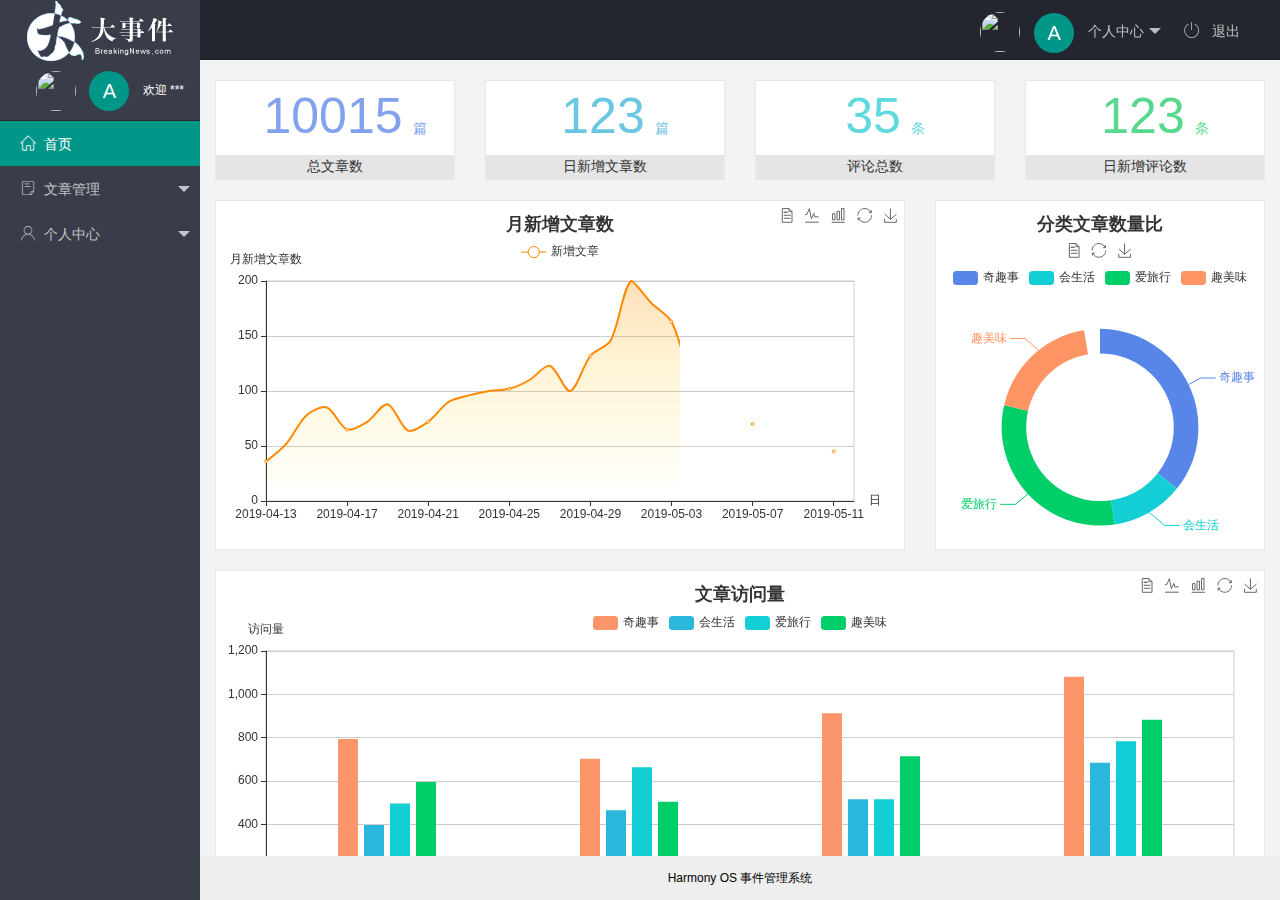
==== commit 4913bef5: "完成个人中心功能的开发" ====
--- a/index.html
+++ b/index.html
@@ -28,9 +28,9 @@
                             个人中心
                         </a>
                         <dl class="layui-nav-child">
-                            <dd><a href="">基本资料</a></dd>
-                            <dd><a href="">更换头像</a></dd>
-                            <dd><a href="">重置密码</a></dd>
+                            <dd><a href="/user/user_info.html" target="fm">基本资料</a></dd>
+                            <dd><a href="/user/user_avatar.html" target="fm">更换头像</a></dd>
+                            <dd><a href="/user/user_pwd.html" target="fm">重置密码</a></dd>
                         </dl>
                     </li>
                     <li class="layui-nav-item" lay-header-event="menuRight" lay-unselect>
@@ -74,12 +74,13 @@
                         <li class="layui-nav-item">
                             <a href="javascript:;"><span class="iconfont icon-user"></span>个人中心</a>
                             <dl class="layui-nav-child">
-                                <dd><a href="javascript:;"><i class="layui-icon layui-icon-app"></i>
+                                <dd><a href="/user/user_info.html" target="fm"><i class="layui-icon layui-icon-app"></i>
                                         基本资料</a></dd>
-                                <dd><a href="javascript:;"><i class="layui-icon layui-icon-app"></i>
+                                <dd><a href="/user/user_avatar.html" target="fm"><i
+                                            class="layui-icon layui-icon-app"></i>
                                         更换头像</a></dd>
-                                <dd><a href="javascript:;"><i class="layui-icon layui-icon-app"></i>
-                                        重置密码</a></dd>
+                                <dd><a href="/user/user_pwd.html" target="fm"><i class="layui-icon layui-icon-app"></i>
+                                        修改密码</a></dd>
                             </dl>
                         </li>
 
